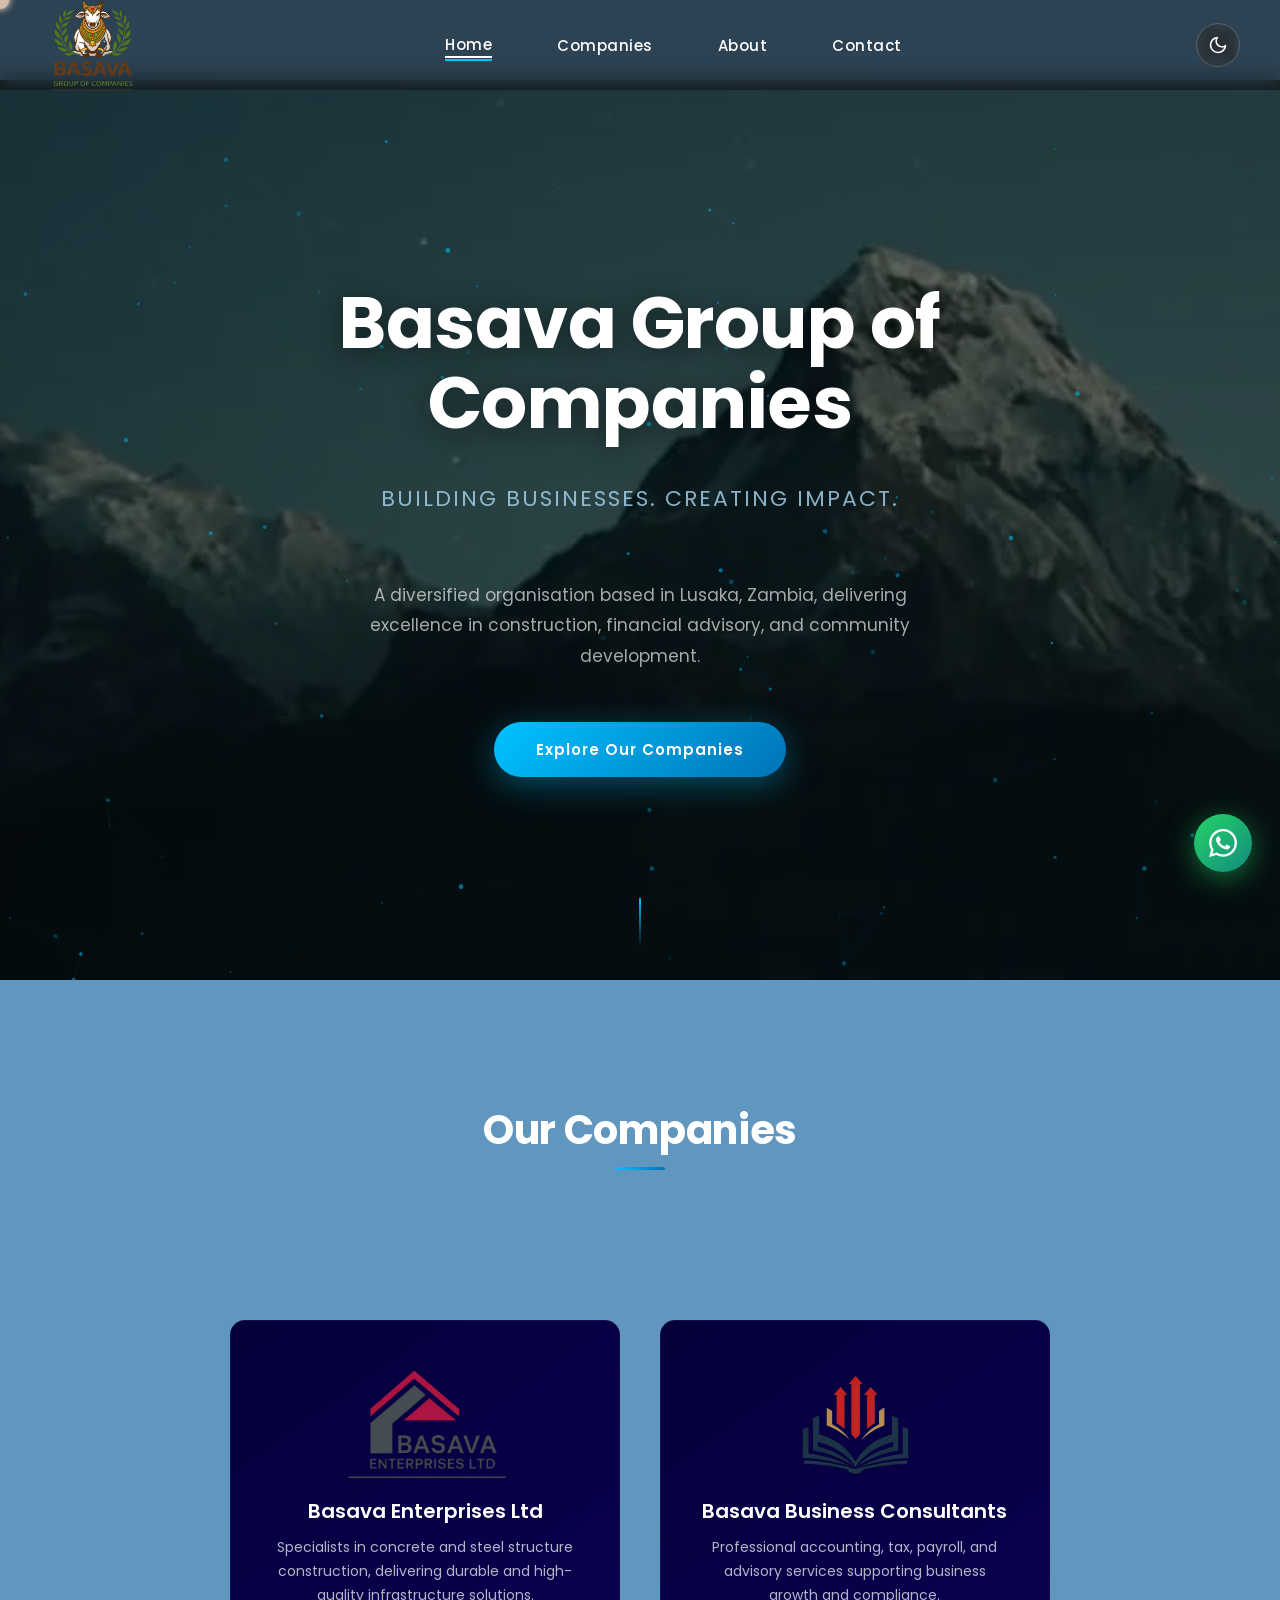
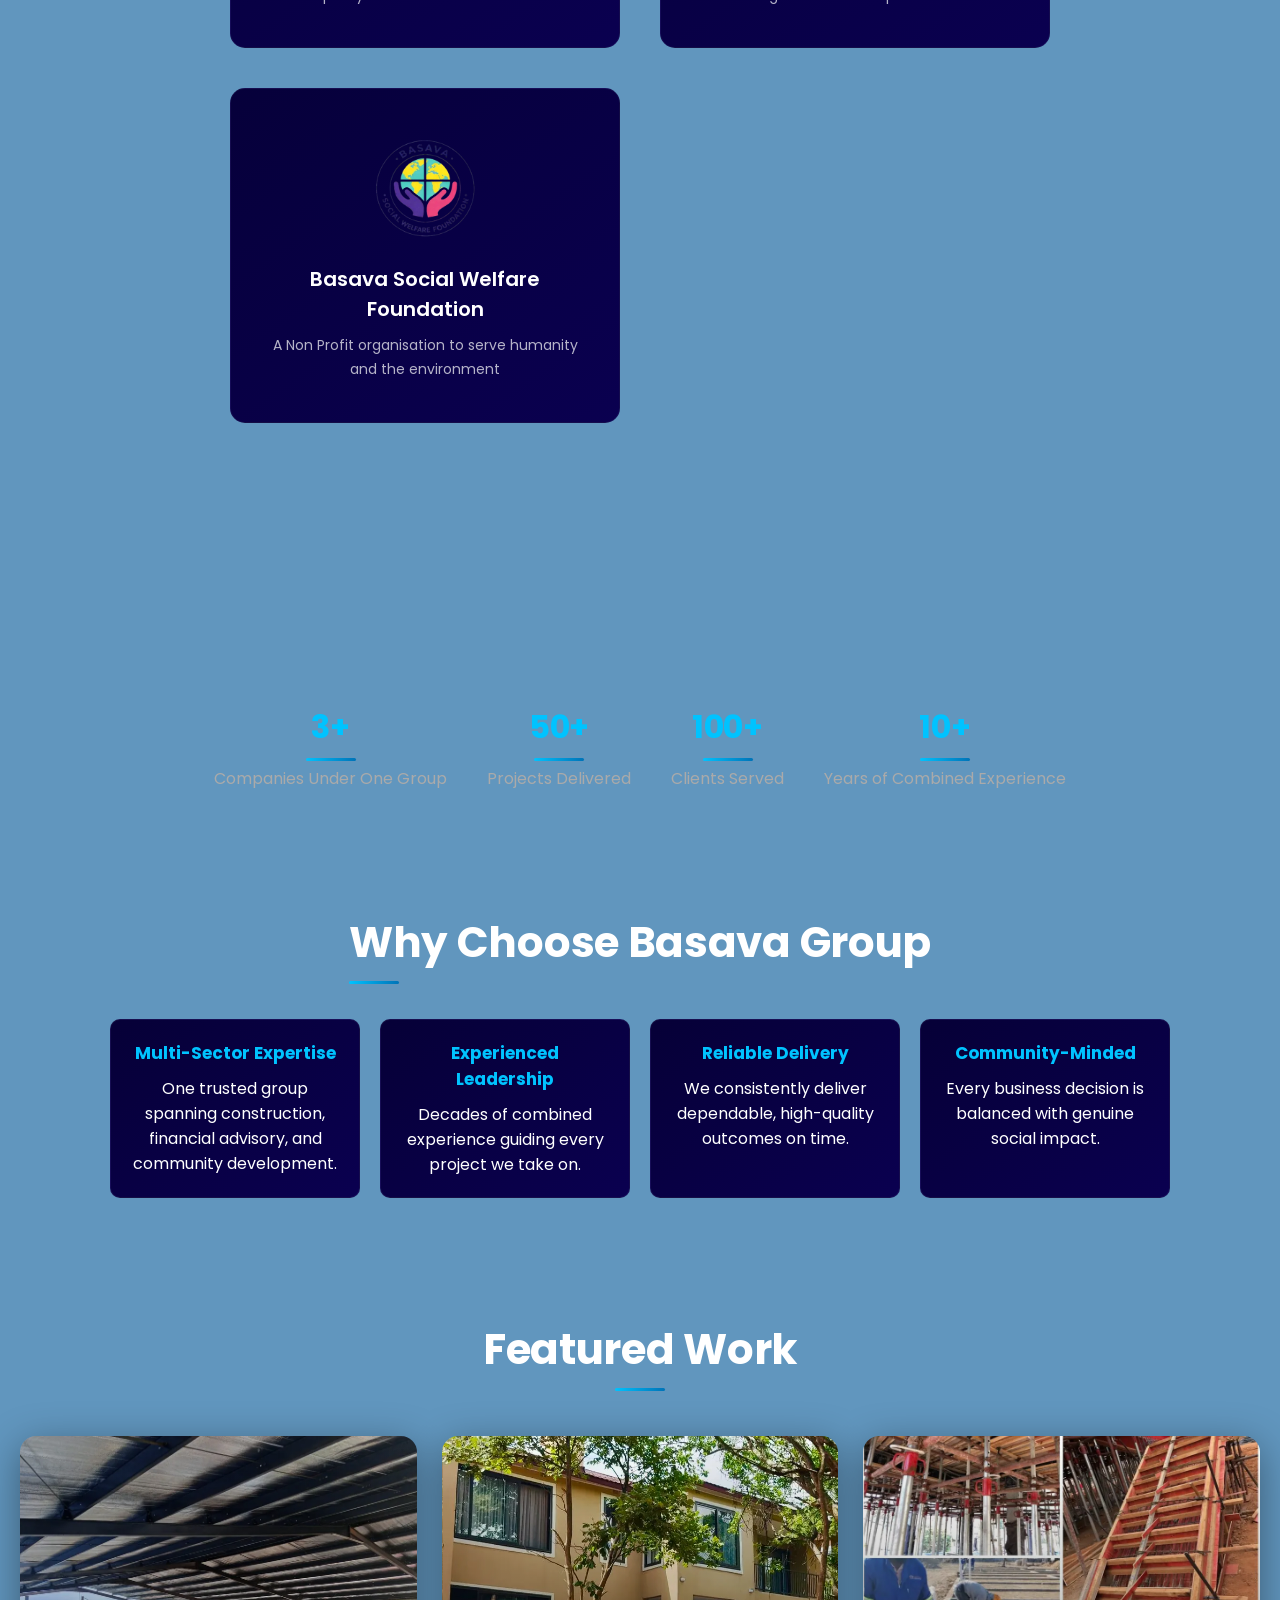
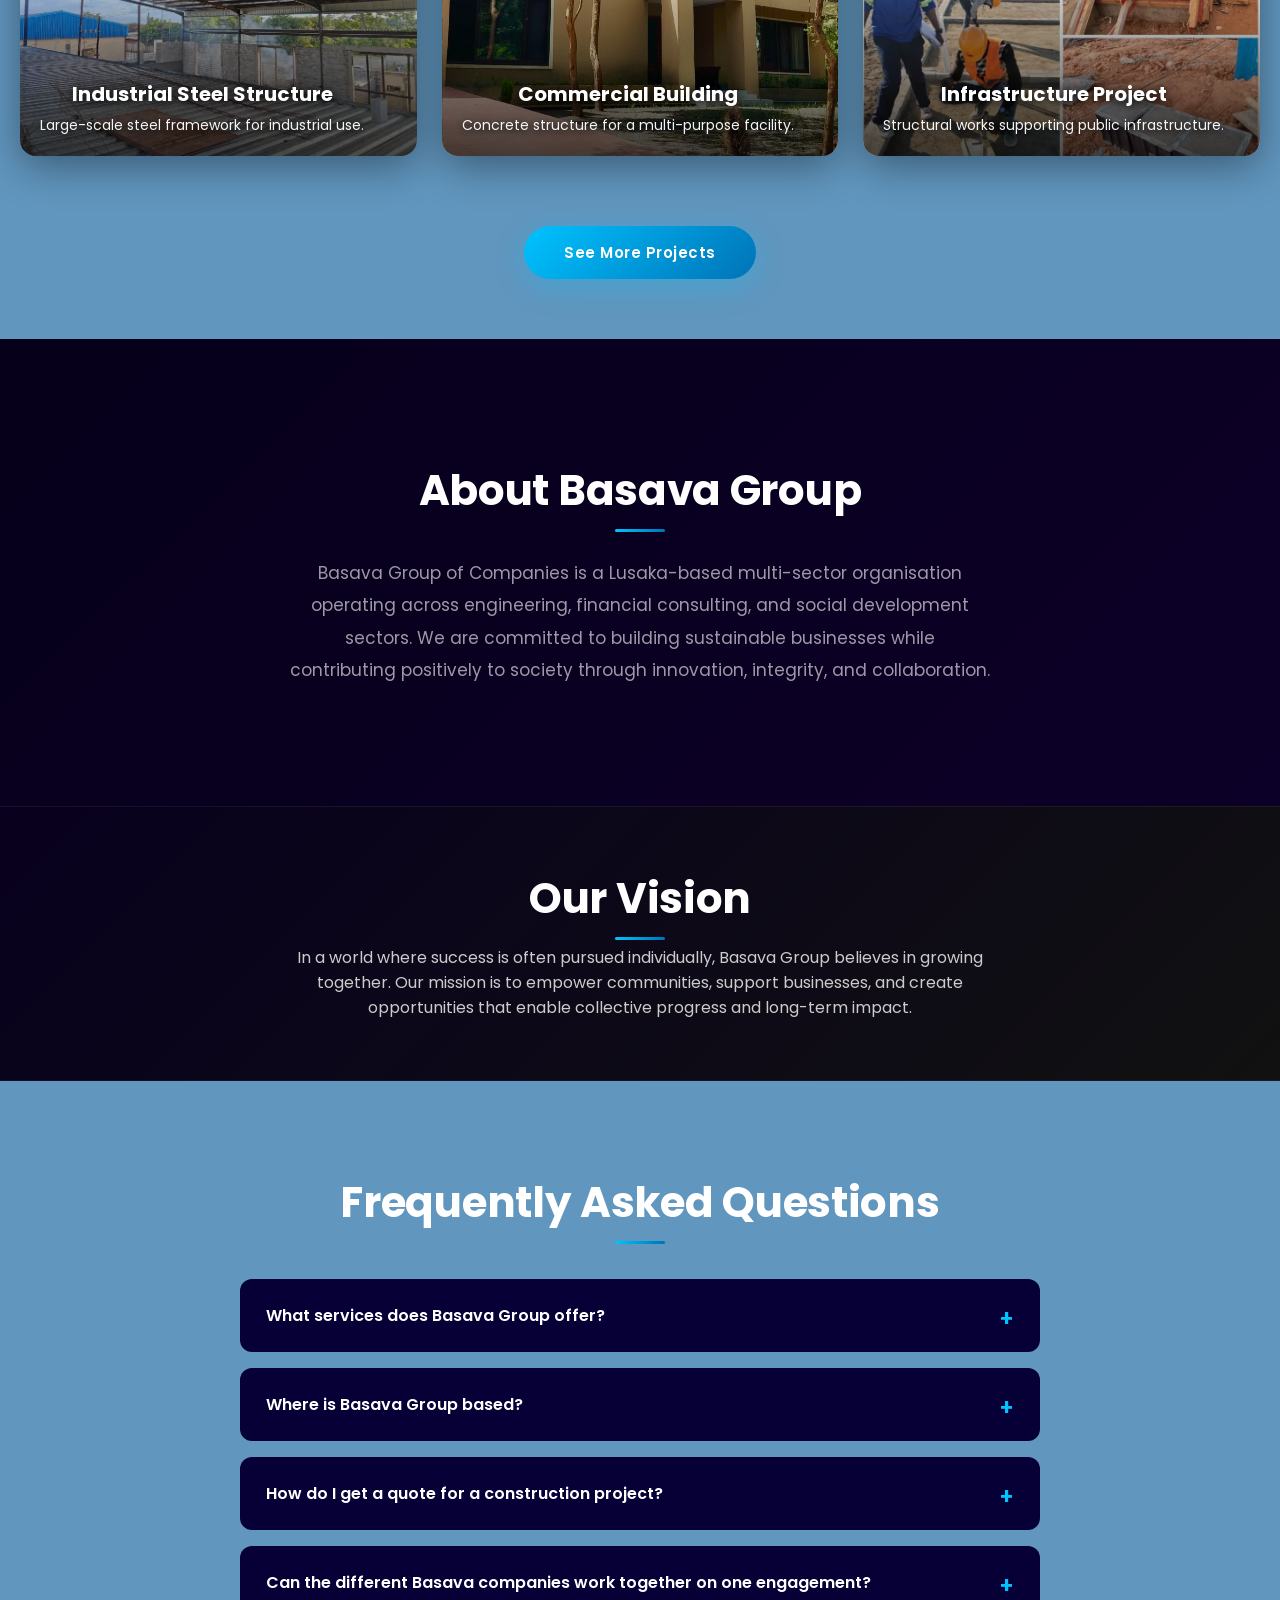
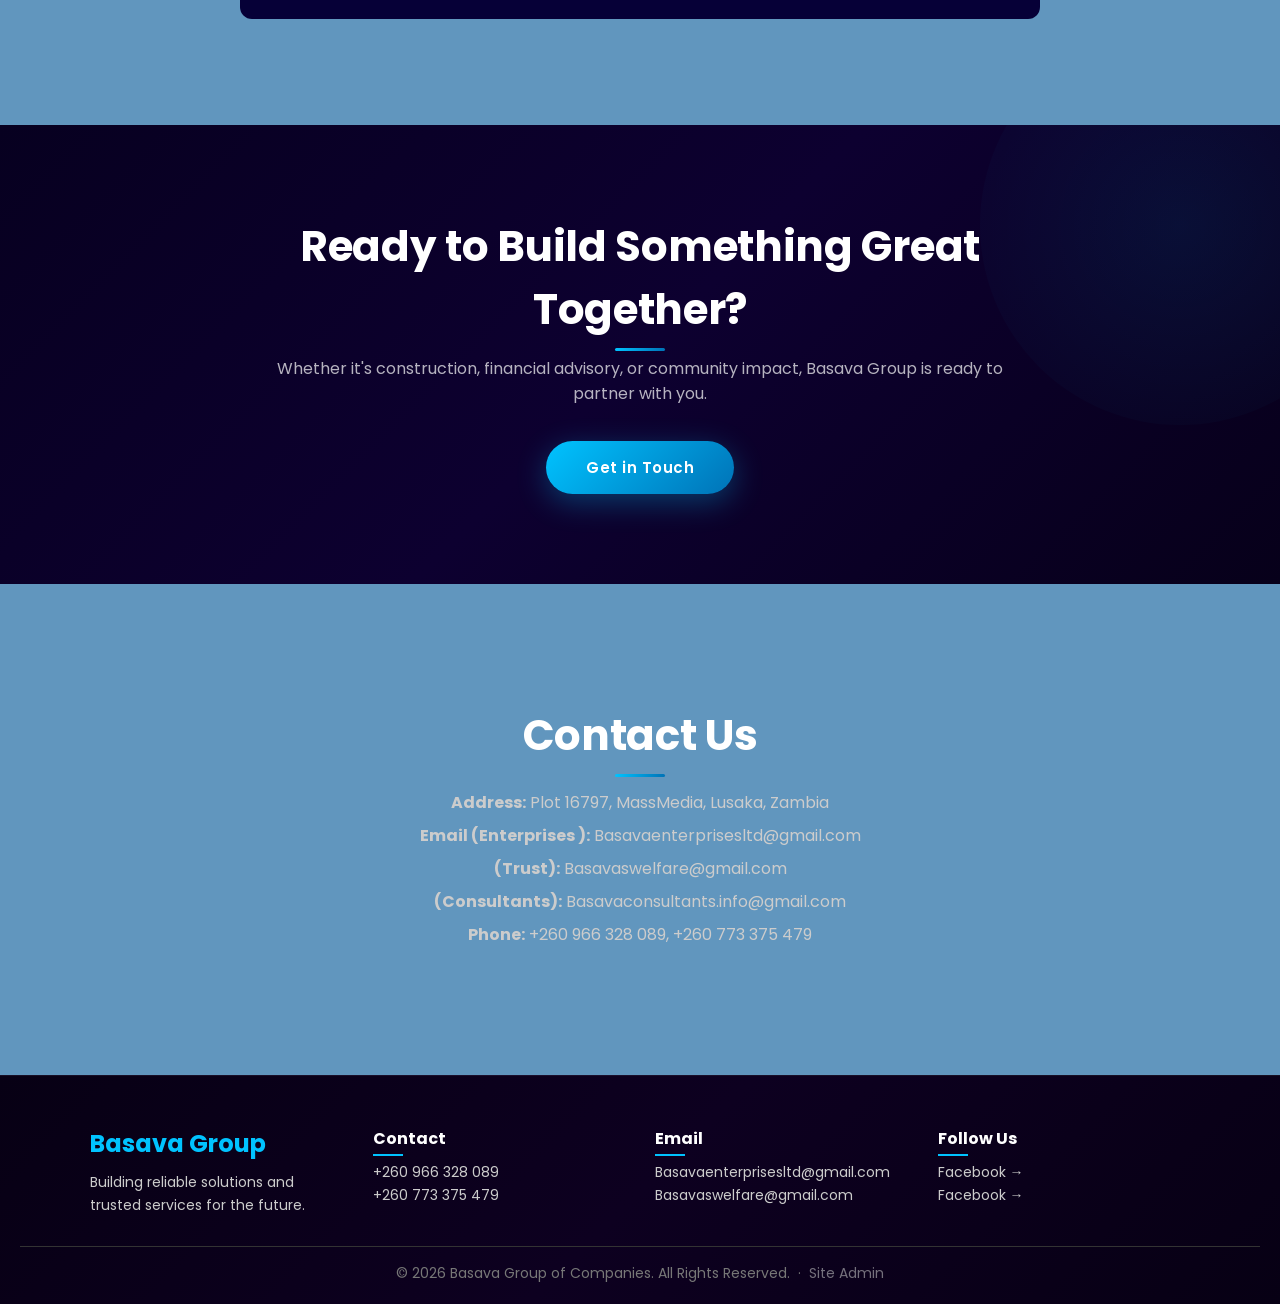
==== index.html @ 46bfeb41 "Add files via upload" ====
<!DOCTYPE html>
<html lang="en">
<head>

<!-- Google Tag Manager -->
<script>(function(w,d,s,l,i){w[l]=w[l]||[];w[l].push({'gtm.start':
new Date().getTime(),event:'gtm.js'});var f=d.getElementsByTagName(s)[0],
j=d.createElement(s),dl=l!='dataLayer'?'&l='+l:'';j.async=true;j.src=
'https://www.googletagmanager.com/gtm.js?id='+i+dl;f.parentNode.insertBefore(j,f);
})(window,document,'script','dataLayer','GTM-TP6T67HT');</script>
<!-- End Google Tag Manager -->

<meta charset="UTF-8">
<meta name="viewport" content="width=device-width, initial-scale=1.0">

<title>Basava Group of Companies | Engineering, Finance & Social Impact</title>

<meta name="description" content="Basava Group of Companies is a Lusaka-based organisation operating in construction, business consulting, and social development sectors.">

<meta name="keywords" content="Basava Group, Construction Zambia, Business Consultants Zambia, NGO Lusaka, Steel Structures, Tax Services">

<meta name="author" content="Basava Group of Companies">

<!-- Open Graph (for WhatsApp / LinkedIn / Facebook sharing) -->
<meta property="og:title" content="Basava Group of Companies">
<meta property="og:description" content="Building Businesses. Creating Impact. Construction, business consulting, and social development in Lusaka, Zambia.">
<meta property="og:image" content="https://www.basavagroup.org/Styles/home-cover.webp">
<meta property="og:url" content="https://www.basavagroup.org/">
<meta property="og:type" content="website">
<meta property="og:site_name" content="Basava Group of Companies">

<!-- Twitter Card -->
<meta name="twitter:card" content="summary_large_image">
<meta name="twitter:title" content="Basava Group of Companies">
<meta name="twitter:description" content="Building Businesses. Creating Impact. Construction, business consulting, and social development in Lusaka, Zambia.">
<meta name="twitter:image" content="https://www.basavagroup.org/Styles/home-cover.webp">

<link rel="canonical" href="https://www.basavagroup.org/">

<link rel="icon" href="MainLogo.png">
<link rel="apple-touch-icon" href="MainLogo.png">
<meta name="theme-color" content="#060037">

<link rel="stylesheet" href="./Styles/Styles.css">

<link href="https://fonts.googleapis.com/css2?family=Poppins:wght@300;400;600;700&display=swap" rel="stylesheet">

<!-- Structured Data: helps Google show rich results (logo, contact points, sitelinks) -->
<script type="application/ld+json">
{
  "@context": "https://schema.org",
  "@type": "Organization",
  "name": "Basava Group of Companies",
  "url": "https://www.basavagroup.org/",
  "logo": "https://www.basavagroup.org/MainLogo.png",
  "description": "Basava Group of Companies is a Lusaka-based organisation operating in construction, business consulting, and social development sectors.",
  "address": {
    "@type": "PostalAddress",
    "streetAddress": "Plot 16797, MassMedia",
    "addressLocality": "Lusaka",
    "addressCountry": "ZM"
  },
  "contactPoint": [
    {
      "@type": "ContactPoint",
      "telephone": "+260-966-328-089",
      "contactType": "customer service",
      "email": "Basavaenterprisesltd@gmail.com"
    }
  ],
  "subOrganization": [
    { "@type": "Organization", "name": "Basava Enterprises Ltd", "url": "https://www.basavagroup.org/basava-enterprises.html" },
    { "@type": "Organization", "name": "Basava Business Consultants", "url": "https://www.basavagroup.org/basava-associates.html" },
    { "@type": "NGO", "name": "Basava Social Welfare Foundation", "url": "https://www.basavagroup.org/basava-trust.html" }
  ]
}
</script>



</head>

<body data-cms-page="home">
<!-- Google Tag Manager (noscript) -->
<noscript><iframe src="https://www.googletagmanager.com/ns.html?id=GTM-TP6T67HT"
height="0" width="0" style="display:none;visibility:hidden"></iframe></noscript>
<!-- End Google Tag Manager (noscript) -->


<header class="main-header">

  <div class="logo">
    <img src="MainLogo.png" alt="Logo" data-cms-g="logo" data-cms-kind="img">
  </div>

  <!-- DESKTOP NAV -->
  <nav class="desktop-nav">
    <a href="index.html" class="nav-link active">Home</a>
    <a href="companies.html" class="nav-link">Companies</a>
    <a href="about.html" class="nav-link">About</a>
    <a href="contact.html" class="nav-link">Contact</a>
  </nav>

  <!-- THEME TOGGLE -->
  <button id="theme-toggle" class="theme-toggle" onclick="toggleTheme()" aria-label="Toggle light and dark mode">
    <svg class="icon-moon" viewBox="0 0 24 24" fill="none" stroke="currentColor" stroke-width="2" stroke-linecap="round" stroke-linejoin="round"><path d="M21 12.79A9 9 0 1 1 11.21 3 7 7 0 0 0 21 12.79z"/></svg>
    <svg class="icon-sun" viewBox="0 0 24 24" fill="none" stroke="currentColor" stroke-width="2" stroke-linecap="round" stroke-linejoin="round"><circle cx="12" cy="12" r="5"/><line x1="12" y1="1" x2="12" y2="3"/><line x1="12" y1="21" x2="12" y2="23"/><line x1="4.22" y1="4.22" x2="5.64" y2="5.64"/><line x1="18.36" y1="18.36" x2="19.78" y2="19.78"/><line x1="1" y1="12" x2="3" y2="12"/><line x1="21" y1="12" x2="23" y2="12"/><line x1="4.22" y1="19.78" x2="5.64" y2="18.36"/><line x1="18.36" y1="5.64" x2="19.78" y2="4.22"/></svg>
  </button>

  <!-- HAMBURGER -->
  <div class="hamburger" onclick="toggleMenu()">
    <span></span>
    <span></span>
    <span></span>
  </div>

  <!-- OVERLAY -->
  <div class="menu-overlay" onclick="closeMenu()"></div>

  <!-- MOBILE MENU -->
  <nav id="mobileMenu" class="mobile-nav">
    <a href="index.html">Home</a>
    <a href="companies.html">Companies</a>
    <a href="about.html">About</a>
    <a href="contact.html">Contact</a>
  </nav>

</header>


<!-- HERO SECTION -->
<section class="hero" id="home">

<div class="hero-content">
<h1 data-cms="hero.title">Basava Group of Companies</h1>
<p class="tagline" data-cms="hero.tagline">Building Businesses. Creating Impact.</p>

<p class="hero-desc" data-cms="hero.desc">
A diversified organisation based in Lusaka, Zambia, delivering excellence in construction, financial advisory, and community development.
</p>

<button onclick="scrollToCompanies()">Explore Our Companies</button>
</div>

</section>


<!-- COMPANIES -->
<section class="companies" id="companies">

<h2>Our Companies</h2>

<div class="company-container" data-cms-list="companies" data-cms-type="company" data-cms-item-class="company-card">
<a href="basava-enterprises.html" class="company-card">

<div class="company-logo">
<img src="images/enterprises-logo.webp" alt="Basava Enterprises Logo" loading="lazy">
</div>

<h3>Basava Enterprises Ltd</h3>

<p>Specialists in concrete and steel structure construction, delivering durable and high-quality infrastructure solutions.</p>

</a>


<a href="basava-associates.html" class="company-card">

<div class="company-logo">
<img src="images/associates-logo.webp" alt="Basava Associates Logo" loading="lazy">
</div>

<h3>Basava Business Consultants</h3>

<p>Professional accounting, tax, payroll, and advisory services supporting business growth and compliance.</p>

</a>


<a href="basava-trust.html" class="company-card">

<div class="company-logo">
<img src="images/trust-logo.webp" alt="Basava Trust Logo" loading="lazy">
</div>

<h3>Basava Social Welfare Foundation</h3>

<p>A Non Profit organisation to serve humanity and the environment </p>

</a>

</div>

</section>


<!-- STATS -->
<section class="stats" data-cms-list="stats" data-cms-type="stat" data-cms-item-class="stat">

<div class="stat">
<h2>3+</h2>
<p>Companies Under One Group</p>
</div>

<div class="stat">
<h2>50+</h2>
<p>Projects Delivered</p>
</div>

<div class="stat">
<h2>100+</h2>
<p>Clients Served</p>
</div>

<div class="stat">
<h2>10+</h2>
<p>Years of Combined Experience</p>
</div>

</section>


<!-- WHY CHOOSE US -->
<section class="why">

<h2>Why Choose Basava Group</h2>

<div class="why-container" data-cms-list="why" data-cms-type="feature" data-cms-item-class="why-card">

<div class="why-card">
<h3>Multi-Sector Expertise</h3>
<p>One trusted group spanning construction, financial advisory, and community development.</p>
</div>

<div class="why-card">
<h3>Experienced Leadership</h3>
<p>Decades of combined experience guiding every project we take on.</p>
</div>

<div class="why-card">
<h3>Reliable Delivery</h3>
<p>We consistently deliver dependable, high-quality outcomes on time.</p>
</div>

<div class="why-card">
<h3>Community-Minded</h3>
<p>Every business decision is balanced with genuine social impact.</p>
</div>

</div>

</section>


<!-- FEATURED PROJECTS -->
<section class="projects">

<h2>Featured Work</h2>

<div class="projects-container" data-cms-list="projects" data-cms-type="project" data-cms-item-class="project-card">

  <div class="project-card" style="background-image: url('images/project1.webp');">
    <div class="overlay"></div>
    <div class="project-text">
      <h3>Industrial Steel Structure</h3>
      <p>Large-scale steel framework for industrial use.</p>
    </div>
  </div>

  <div class="project-card" style="background-image: url('images/project2.webp');">
    <div class="overlay"></div>
    <div class="project-text">
      <h3>Commercial Building</h3>
      <p>Concrete structure for a multi-purpose facility.</p>
    </div>
  </div>

  <div class="project-card" style="background-image: url('images/project3.webp');">
    <div class="overlay"></div>
    <div class="project-text">
      <h3>Infrastructure Project</h3>
      <p>Structural works supporting public infrastructure.</p>
    </div>
  </div>

</div>

<div style="text-align:center; margin-top:50px;">
<a href="basava-enterprises.html" class="cta-btn">See More Projects</a>
</div>

</section>


<!-- ABOUT -->
<section class="about" id="about">

<h2 data-cms="about.title">About Basava Group</h2>

<p data-cms="about.text">
Basava Group of Companies is a Lusaka-based multi-sector organisation operating across engineering, financial consulting, and social development sectors. We are committed to building sustainable businesses while contributing positively to society through innovation, integrity, and collaboration.
</p>

</section>


<!-- TRUST STATEMENT -->
<section class="mission">

<h2 data-cms="vision.title">Our Vision</h2>

<p data-cms="vision.text">
In a world where success is often pursued individually, Basava Group believes in growing together. Our mission is to empower communities, support businesses, and create opportunities that enable collective progress and long-term impact.
</p>

</section>


<!-- TESTIMONIALS: replace bracketed text with real client quotes (with their permission), then remove the comment markers -->
<!--
<section class="testimonials">
  <h2>What Our Clients Say</h2>
  <div class="testimonial-container">
    <div class="testimonial-card">
      <div class="testimonial-stars">★★★★★</div>
      <p class="testimonial-quote">"[Real client quote goes here]"</p>
      <p class="testimonial-author">[Client Name]</p>
      <p class="testimonial-role">[Business / Role]</p>
    </div>
    <div class="testimonial-card">
      <div class="testimonial-stars">★★★★★</div>
      <p class="testimonial-quote">"[Real client quote goes here]"</p>
      <p class="testimonial-author">[Client Name]</p>
      <p class="testimonial-role">[Business / Role]</p>
    </div>
    <div class="testimonial-card">
      <div class="testimonial-stars">★★★★★</div>
      <p class="testimonial-quote">"[Real client quote goes here]"</p>
      <p class="testimonial-author">[Client Name]</p>
      <p class="testimonial-role">[Business / Role]</p>
    </div>
  </div>
</section>
-->


<!-- FAQ -->
<section class="faq">

<h2>Frequently Asked Questions</h2>

<div class="faq-container" data-cms-list="faq" data-cms-type="faq">

<details class="faq-item">
<summary>What services does Basava Group offer?</summary>
<p>Basava Group operates across three companies: construction and steel/concrete structures through Basava Enterprises, accounting and business advisory through Basava Business Consultants, and community development through the Basava Social Welfare Foundation.</p>
</details>

<details class="faq-item">
<summary>Where is Basava Group based?</summary>
<p>We are based at Plot 16797, MassMedia, Lusaka, Zambia, and serve clients across the country.</p>
</details>

<details class="faq-item">
<summary>How do I get a quote for a construction project?</summary>
<p>Reach out through our contact page or WhatsApp with a brief description of your project, and our Enterprises team will get back to you to discuss scope and timelines.</p>
</details>

<details class="faq-item">
<summary>Can the different Basava companies work together on one engagement?</summary>
<p>Yes. Many clients use more than one of our companies at once, for example construction services alongside financial advisory, and we coordinate across teams to keep things simple for you.</p>
</details>

</div>

</section>


<!-- CTA -->
<section class="cta">

<h2 data-cms="cta.title">Ready to Build Something Great Together?</h2>
<p data-cms="cta.text">Whether it's construction, financial advisory, or community impact, Basava Group is ready to partner with you.</p>

<a href="contact.html" class="cta-btn">Get in Touch</a>

</section>


<!-- CONTACT -->
<section class="contact" id="contact">

<h2>Contact Us</h2>

<p><strong>Address:</strong> <span data-cms-g="address">Plot 16797, MassMedia, Lusaka, Zambia</span></p>
<p><strong>Email (Enterprises ):</strong> <span data-cms-g="emailEnterprises">Basavaenterprisesltd@gmail.com</span></p>
<p><strong>(Trust):</strong> <span data-cms-g="emailTrust">Basavaswelfare@gmail.com</span></p>
<p><strong>(Consultants):</strong>  <span data-cms-g="emailAssociates">Basavaconsultants.info@gmail.com</span></p>
<p><strong>Phone:</strong> <span data-cms-g="phone1">+260 966 328 089</span>, <span data-cms-g="phone2">+260 773 375 479</span></p>

</section>



<footer class="footer">
  <div class="footer-container">

    <div class="footer-brand">
      <h2 data-cms-g="siteName">Basava Group</h2>
      <p data-cms-g="footerTagline">Building reliable solutions and trusted services for the future.</p>
    </div>

    <div class="footer-contact">
      <h4>Contact</h4>
      <p><a href="tel:+260966328089" data-cms-g="phone1" data-cms-kind="tel">+260 966 328 089</a></p>
      <p><a href="tel:+260773375479" data-cms-g="phone2" data-cms-kind="tel">+260 773 375 479</a></p>
    </div>

    <div class="footer-email">
      <h4>Email</h4>
      <p><a href="mailto:Basavaenterprisesltd@gmail.com" data-cms-g="emailEnterprises" data-cms-kind="mailto">Basavaenterprisesltd@gmail.com</a></p>
      <p><a href="mailto:Basavaswelfare@gmail.com" data-cms-g="emailTrust" data-cms-kind="mailto">Basavaswelfare@gmail.com</a></p>
    </div>

    <div class="footer-social">
      <h4>Follow Us</h4>
      <p><a href="https://www.facebook.com/profile.php?id=61574705994212" target="_blank" rel="noopener noreferrer" data-cms-g="facebook1" data-cms-kind="href">Facebook →</a></p>
      <p><a href="https://www.facebook.com/profile.php?id=61566405731945" target="_blank" rel="noopener noreferrer" data-cms-g="facebook2" data-cms-kind="href">Facebook →</a></p>
    </div>

  </div>

  <div class="footer-bottom">
    <p>© 2026 Basava Group of Companies. All Rights Reserved. &nbsp;·&nbsp; <a href="admin/" style="opacity:.55;">Site Admin</a></p>
  </div>
</footer>

<div class="cursor"></div>

<script src="Script.js"></script>
<script src="cms/cms-loader.js" defer></script>

<script>
function scrollToCompanies() {
  document.getElementById("companies").scrollIntoView({ behavior: "smooth" });
}
</script>

</body>
</html>
---- Styles/Styles.css ----
/* =========================
   RESET & GLOBAL
========================= */
* {
  margin: 0;
  padding: 0;
  box-sizing: border-box;
  font-family: 'Poppins', sans-serif;
}

body {
  padding-top: 80px;
  background: #6196be;
  color: white;
  cursor: none;
}

/* =========================
   ANIMATIONS
========================= */
@keyframes gradientBG {
  0% { background-position: 0% 50%; }
  50% { background-position: 100% 50%; }
  100% { background-position: 0% 50%; }
}

@keyframes floatGlow {
  from { transform: translateY(0px) scale(1); }
  to { transform: translateY(-40px) scale(1.2); }
}

@keyframes buttonGlow {
  from { box-shadow: 0 0 10px rgba(46,125,50,0.4); }
  to { box-shadow: 0 0 20px rgba(2,136,209,0.6); }
}

@keyframes fadeUp {
  from {
    opacity: 0;
    transform: translateY(30px);
  }
  to {
    opacity: 1;
    transform: translateY(0);
  }
}

/* =========================
   TRUST THEME EFFECTS
========================= */
body.trust-theme::before,
body.trust-theme::after {
  content: "";
  position: fixed;
  width: 300px;
  height: 300px;
  border-radius: 50%;
  z-index: -1;
  animation: floatGlow 12s infinite alternate ease-in-out;
}

body.trust-theme::before {
  background: radial-gradient(circle, rgba(46,125,50,0.4), transparent);
}

body.trust-theme::after {
  right: 0;
  bottom: 0;
  background: radial-gradient(circle, rgba(2,136,209,0.4), transparent);
}

/* Cards */
body.trust-theme .service-card,
body.trust-theme .team-card,
body.trust-theme .impact-box {
  background: rgba(17, 24, 39, 0.8);
  backdrop-filter: blur(10px);
  border-radius: 12px;
  transition: all 0.3s ease;
}

body.trust-theme .service-card:hover,
body.trust-theme .team-card:hover,
body.trust-theme .impact-box:hover {
  transform: translateY(-10px) scale(1.03);
  box-shadow: 0 10px 30px rgba(0,0,0,0.4);
}

/* CTA Button */
body.trust-theme .cta-btn {
  background: linear-gradient(135deg, #2e7d32, #0288d1);
  background-size: 200% 200%;
  color: white;
  padding: 12px 25px;
  border-radius: 8px;
  display: inline-block;
  transition: all 0.3s ease;
  animation: buttonGlow 4s infinite alternate;
}

body.trust-theme .cta-btn:hover {
  transform: scale(1.08);
  background-position: right center;
}

/* =========================
   CURSOR
========================= */
.cursor {
  position: fixed;
  top: 0;
  left: 0;
  width: 15px;
  height: 15px;
  border-radius: 50%;
  background-color: white;
  pointer-events: none;
  transform: translate(-50%, -50%);
  transition: transform 0.15s, background-color 0.2s, box-shadow 0.2s;
  z-index: 9999;
  box-shadow: 0 0 5px white, 0 0 10px white;
}

.cursor.hover {
  background-color: #00c3ff;
  box-shadow: 0 0 8px #00c3ff, 0 0 20px #00c3ff, 0 0 30px #00c3ff;
  transform: translate(-50%, -50%) scale(1.7);
}

/* =========================
   HEADER
========================= */
header {
  height: 90px;
  display: flex;
  justify-content: space-between;
  align-items: center;
  padding: 0 80px;
  position: fixed;
  width: 100%;
  background: rgba(0,0,0,0.6);
  backdrop-filter: blur(10px);
  z-index: 1000;
  top: 0;
  left: 0;
}

.logo {
  font-size: 22px;
  font-weight: 700;
}

.logo img {
  height: 110px;
  width: auto;
}

nav a {
  margin-left: 30px;
  text-decoration: none;
  color: white;
  transition: 0.3s;
}

nav a:hover {
  color: #00c3ff;
}

/* =========================
   HERO
========================= */
.hero {
  height: 100vh;
  background: url('home-cover.webp') no-repeat center center/cover;
  display: flex;
  align-items: center;
  justify-content: center;
  text-align: center;
  position: relative;
  color: white;
}

.hero::before {
  content: "";
  position: absolute;
  inset: 0;
  background: rgba(0, 0, 0, 0.5);
  z-index: 1;
}

.hero-content {
  display: flex;
  flex-direction: column;
  align-items: center;
  gap: 20px;
  position: relative;
  z-index: 1;
  max-width: 800px;
  padding: 20px;
}

.hero-content h1 {
  font-size: 60px;
  margin-bottom: 20px;
  animation: fadeUp 1s ease forwards;
}

.hero-content p {
  font-size: 20px;
  margin-bottom: 30px;
  opacity: 0.8;
}

.hero button {
  padding: 14px 32px;
  font-size: 16px;
  border: none;
  background: #00c3ff;
  color: white;
  border-radius: 30px;
  cursor: pointer;
  transition: 0.4s;
}

.hero button:hover {
  transform: scale(1.1);
  background: #0090c4;
}
/* ------ BACK BUTTON ------ */
.back-btn {
  position: absolute;
  top: 24px;
  left: 24px;
  display: inline-flex;
  align-items: center;
  gap: 6px;
  padding: 10px 20px;
  background: rgba(255, 255, 255, 0.12);
  backdrop-filter: blur(6px);
  border: 1px solid rgba(255, 255, 255, 0.25);
  border-radius: 50px;
  color: #fff;
  text-decoration: none;
  font-size: 0.9rem;
  font-weight: 500;
  transition: 0.3s;
}

.back-btn:hover {
  background: rgba(0, 195, 255, 0.25);
  border-color: #00c3ff;
  transform: translateX(-4px);
}

@media (max-width: 600px) {
  .back-btn {
    top: 16px;
    left: 16px;
    padding: 8px 16px;
    font-size: 0.8rem;
  }
}

/* =========================
   SECTIONS (GENERAL)
========================= */
.hidden {
  opacity: 0;
  transform: translateY(30px);
  transition: all 0.8s ease;
}

.show {
  opacity: 1;
  transform: translateY(0);
}

/* =========================
   COMPANIES
========================= */
.companies {
  padding: 120px 10%;
  text-align: center;
}

.companies h2 {
  font-size: 40px;
  margin-bottom: 60px;
}

.company-container {
  padding: 100px 10%;
  display: grid;
  grid-template-columns: repeat(auto-fit, minmax(250px,1fr));
  gap: 40px;
}

.company-card {
  background: #060037;
  padding: 40px;
  border-radius: 15px;
  transition: 0.4s;
  position: relative;
  overflow: hidden;
  display: block;
  text-decoration: none;
  color: white;
}

.company-card:hover {
  transform: translateY(-10px);
  box-shadow: 0 10px 40px rgba(15, 120, 152, 0.2);
}

.company-logo {
  width: 100%;
  height: 120px;
  display: flex;
  justify-content: center;
  align-items: center;
  margin-bottom: 15px;
}

.company-logo img {
  max-width: 100%;
  max-height: 100%;
  object-fit: contain;
}

/* =========================
   ABOUT / CONTACT / CONTENT
========================= */
.about,
.contact {
  padding: 120px 20%;
  text-align: center;
}

.about p {
  line-height: 1.8;
  opacity: 0.8;
}

.content-section {
  padding: 100px 20%;
  line-height: 1.8;
}

/* =========================
   PAGE HERO (GENERIC)
========================= */
.page-hero {
  background: #1f78c6;
  height: 40vh;
  display: flex;
  flex-direction: column;
  justify-content: center;
  align-items: center;
  text-align: center;
  padding-top: 120px;
  position: relative;
}

.page-hero h1 {
  font-size: 50px;
  margin-bottom: 10px;
}

/* Contact Hero Variant */
.contact-hero {
  height: 60vh;
  background: url('contactus-cover.webp') no-repeat center center/cover;
  display: flex;
  flex-direction: column;
  align-items: center;
  justify-content: center;
  position: relative;
  color: white;
}

.contact-hero::before {
  content: "";
  position: absolute;
  inset: 0;
  background: rgba(0, 0, 0, 0.5);
}

.contact-hero h1,
.contact-hero p {
  position: relative;
  z-index: 1;
}

/* =========================
   SERVICES
========================= */
.services {
  padding: 100px 10%;
  text-align: center;
}

.service-container {
  display: flex;
  gap: 30px;
  justify-content: center;
  flex-wrap: wrap;
}

.service-card {
  background: #060037;
  padding: 30px;
  border-radius: 15px;
  width: 250px;
  transition: 0.3s;
}

.service-card:hover {
  transform: translateY(-8px);
  box-shadow: 0 10px 30px rgba(0,195,255,0.2);
}

/* =========================
   TEAM
========================= */
.team {
  padding: 100px 10%;
  text-align: center;
}

.team-container {
  display: flex;
  gap: 30px;
  justify-content: center;
  flex-wrap: wrap;
}

.team-card {
  background: #393939;
  padding: 20px;
  border-radius: 15px;
  width: 220px;
  transition: 0.3s;
  text-align: center;
}

.team-card img {
  width: 120px;
  height: 150px;
  object-fit: cover;
  object-position: top; /* 👈 keeps the head visible */
  border-radius: 10px;
  margin-bottom: 15px;
}

.team-card:hover {
  transform: translateY(-8px);
  box-shadow: 0 10px 30px rgba(0,195,255,0.2);
}

/* =========================
   MISSION & VISION
========================= */
.mission-vision {
  display: flex;
  gap: 40px;
  padding: 100px 10%;
  flex-wrap: wrap;
  justify-content: center;
}

.mv-box {
  background: #141414;
  padding: 40px;
  border-radius: 15px;
  width: 300px;
  text-align: center;
  transition: 0.3s;
}

.mv-box:hover {
  transform: translateY(-8px);
  box-shadow: 0 10px 30px rgba(0,195,255,0.2);
}

/* =========================
   CTA
========================= */
.cta {
  padding: 100px 20%;
  text-align: center;
  background: #111;
}

.cta-btn {
  display: inline-block;
  margin-top: 20px;
  padding: 12px 30px;
  background: #00c3ff;
  color: white;
  border-radius: 30px;
  text-decoration: none;
  transition: 0.3s;
}

.cta-btn:hover {
  background: #0090c4;
}

/* =========================
   FOOTER
========================= */
.footer {
  background: linear-gradient(135deg, #111, #1f1f1f);
  color: #ccc;
  padding: 50px 20px 20px;
  font-family: Arial, sans-serif;
}

.footer-container {
  display: grid;
  grid-template-columns: repeat(auto-fit, minmax(220px, 1fr));
  gap: 30px;
  max-width: 1100px;
  margin: auto;
}

.footer h2 {
  color: #00c3ff;
  margin-bottom: 10px;
}

.footer h4 {
  color: #fff;
  margin-bottom: 10px;
  position: relative;
}

.footer h4::after {
  content: "";
  width: 30px;
  height: 2px;
  background: #00c3ff;
  position: absolute;
  left: 0;
  bottom: -5px;
}

.footer p {
  font-size: 14px;
  line-height: 1.6;
}

.footer a {
  color: #ccc;
  text-decoration: none;
  transition: 0.3s;
}

.footer a:hover {
  color: #00c3ff;
  padding-left: 5px;
}

.footer-brand p {
  max-width: 250px;
}

.footer-bottom {
  border-top: 1px solid #333;
  margin-top: 30px;
  padding-top: 15px;
  text-align: center;
  font-size: 13px;
  color: #777;
}
/* STATS */

.stats{
display:flex;
justify-content:center;
gap:60px;
padding:80px;
text-align:center;
flex-wrap:wrap;
}

.stat h2{
font-size:40px;
color:#00c3ff;
}


/* WHY SECTION */

.why{
padding:100px 10%;
text-align:center;
}

.why-container{
display:flex;
gap:30px;
justify-content:center;
flex-wrap:wrap;
}

.why-card{
background:#060037;
padding:30px;
border-radius:15px;
width:250px;
transition:0.3s;
}

.why-card:hover{
transform:translateY(-8px);
box-shadow:0 10px 30px rgba(0,195,255,0.2);
}
/* COMPANIES PAGE */

.companies-page{
padding:120px 10%;
}

/* Enhance company cards */

.company-card{
position:relative;
overflow:hidden;
}

/* Glow border animation */
.company-card::before{
content:"";
position:absolute;
top:0;
left:0;
width:100%;
height:100%;
border-radius:15px;
background:linear-gradient(120deg, transparent, #00c3ff, transparent);
opacity:0;
transition:0.4s;
}

.company-card:hover::before{
opacity:0.2;
}

/* View more text */

.view-more{
display:inline-block;
margin-top:15px;
color:#00c3ff;
font-size:14px;
transition:0.3s;
}

.company-card:hover .view-more{
transform:translateX(5px);
}
/* CONTACT PAGE */

.contact-page{
padding:120px 10%;
display:flex;
justify-content:center;
flex-wrap:wrap;
gap:60px;
}

.contact-info, .contact-form{
background:#141414;
padding:40px;
border-radius:15px;
width:400px;
transition:0.3s;
}

.contact-info h2, .contact-form h2{
margin-bottom:25px;
}

.contact-info p a{
color:#00c3ff;
text-decoration:none;
}

.contact-info:hover, .contact-form:hover{
transform:translateY(-8px);
box-shadow:0 10px 30px rgba(0,195,255,0.2);
}

.contact-form input, .contact-form textarea{
width:100%;
padding:12px 15px;
margin-bottom:15px;
border:none;
border-radius:10px;
background:#222;
color:white;
resize:none;
}

.contact-form button{
background:#00c3ff;
color:white;
border:none;
padding:12px 25px;
border-radius:30px;
cursor:pointer;
transition:0.3s;
}

.contact-form button:hover{
background:#0090c4;
}

/* RESPONSIVE */
@media(max-width:900px){
.contact-page{
flex-direction:column;
align-items:center;
}
}
.company-cover{
position:relative;
width:100%;
/* padding:100px 5%; */
height:100%;
object-fit:contain;

margin-top:0;   /* ✅ ensure no gap */
padding-top:0;  /* ✅ prevent inherited padding */
overflow:hidden;
}
.company-cover img{
width:100%;
height:10%;
object-fit:cover;
filter:brightness(0.6);
}

.cover-overlay{
position:absolute;
top:50%;
left:50%;
transform:translate(-50%, -50%);
text-align:center;
color:white;
}

.cover-overlay h1{
font-size:3rem;
}

.cover-overlay p{
color:#ccc;
}
.company-logo-hero{
display:flex;
justify-content:center;
margin-bottom:20px;
}

.company-logo-hero img{
height:100px;       /* adjust as needed */
object-fit:contain;
 width: 120px;
  margin-bottom: 20px;
}
/* HERO EXTRA TEXT */
.hero-desc {
  margin-top: 15px;
  font-size: 16px;
  color: #ccc;
}

/* TAGLINE */
.tagline {
  font-weight: 600;
  color: #aaa;
}

/* MISSION SECTION */
.mission {
  padding: 60px 20px;
  text-align: center;
  background: #111;
}

.mission h2 {
  margin-bottom: 15px;
}

.mission p {
  max-width: 700px;
  margin: auto;
  color: #ccc;
}

/* GOOGLE MAP */
.map iframe {
  width: 100%;
  height: 300px;
  border: none;
}

/* CONTACT IMPROVEMENT */
.contact p {
  margin: 8px 0;
  color: #ccc;
}
/* ACTIVE NAV LINK */
nav a.active {
  color: #fff;
  border-bottom: 2px solid #fff;
}
/* HERO CONTAINER */
.associates-page .page-hero {
  position: relative;
  height: 80vh;
  display: flex;
  align-items: center;
  justify-content: center;
  text-align: center;
  overflow: hidden;
}

/* BACKGROUND COVER IMAGE */
.associates-page .hero-bg {
  position: absolute;
  top: 0;
  left: 0;
  width: 100%;
  height: 100%;
  background: url('../images/associates-cover.webp') center/cover no-repeat;
  z-index: 1;
  filter: brightness(0.2); /* dark overlay for readability */
}

/* CONTENT ON TOP */
.associates-page .hero-content {
  position: relative;
  z-index: 2;
  display: flex;
  flex-direction: column;
  align-items: center;
  gap: 15px;
  padding-top: 60px;
}

/* LOGO */
.associates-page .associates-logo-hero {
  width: 160px;
  height: 160px;
}

.associates-page .associates-logo-hero img {
  width: 100%;
  height: 100%;
  object-fit: contain;
}

/* TEXT */
.associates-page .hero-content h1 {
  font-size: 35px;
  color: #fff;
}

.associates-page .hero-content p {
  font-size: 18px;
  color: #ddd;
}

.associates-page .page-hero h1 {
  font-size: 50px;
  margin-bottom: -40px;
}
.associates-page .page-hero p {
  margin-top: 30px;
  font-size: 18px;
  color: #f7f5f5;
}
/* PAGE HERO */
/* HERO SECTION WITH COVER IMAGE */
.enterprises-page .page-hero {
  position: relative;
  height: 70vh;
  display: flex;
  align-items:safe-center;
  justify-content: center;
  text-align: center;
  padding: 0 00px;
  overflow: hidden;
}
.enterprises-page .page-hero::before {
  content: "";
  position: absolute;
  top: 0;
  left: 0;
  width: 100%;
  height: 100%;

  background: url('construction-cover.webp') center/cover no-repeat;

  filter: blur(2px);
  transform: scale(1.1); /* prevents edge blur clipping */

  z-index: 0;
}
.enterprises-page .page-hero::after {
  content: "";
  position: absolute;
  inset: 0;

  background: rgba(0, 0, 0, 0.6);

  z-index: 1;
}
.enterprises-page .hero-content {
  position: relative;
  z-index: 2; /* THIS keeps text above overlay */
}
.enterprises-page .hero-content {
  display: flex;
  align-items: center;      /* vertical center of logo + text */
  justify-content: flex-start; /* push content to left */
  gap: 1px;               /* spacing between logo & text */
  max-width: 1100px;       /* optional for wide screens */
  margin: 0 auto;          /* center container horizontally */
  padding: 0 20px;
  flex-wrap: wrap;          /* keeps responsive on mobile */
}

/* Logo adjustment */
.company-logo-hero {
  width: 180px;
  height: 180px;
  background: url('../images/enterprises-logo.webp') center no-repeat;
  background-size: contain;
  margin-top:50px;         /* move logo slightly down to avoid face */
}
.associates-page .associates-logo-hero {
  width: 180px;
  height: 180px;
  margin-top: 50px; /* move logo slightly down */
  display: flex;
  justify-content: center;
  align-items: center;
}

.associates-page .associates-logo-hero img {
  width: 100%;
  height: 100%;
  object-fit: contain;
}

.hero-right {
  color: #fff;
  text-align: left;
  max-width: 500px;
}

.hero-right h1 {
  font-size: 42px;
  margin-bottom: 10px;
}

.hero-right p {
  font-size: 18px;
  opacity: 0.9;
}
/* DARK OVERLAY FOR READABILITY */


.page-hero p {
  color: #aaa;
  margin-top: 10px;
}

/* COMPANIES PAGE SPACING */
.companies-page {
  padding: 40px 20px;
}

/* VALUES SECTION */
.values {
  padding: 60px 20px;
  background: #111;
  text-align: center;
}

.values-container {
  display: flex;
  flex-wrap: wrap;
  justify-content: center;
  gap: 20px;
  margin-top: 30px;
}

.value-box {
  background: #1a1a1a;
  padding: 20px;
  border-radius: 10px;
  width: 250px;
}

.value-box h3 {
  margin-bottom: 10px;
}
/* ABOUT PAGE HERO BACKGROUND */
.about-page .page-hero {
  position: relative;
  background: url('../images/about-cover.webp') center/cover no-repeat;
  height: 50vh;
  display: flex;
  flex-direction: column;
  justify-content: center;
  align-items: center;
  text-align: center;
  overflow: hidden;
}

/* DARK OVERLAY TO DULL IMAGE */
.about-page .page-hero::before {
  content: "";
  position: absolute;
  inset: 0;
  background: rgba(0, 0, 0, 0.55); /* adjust darkness */
  z-index: 1;
}

/* KEEP TEXT ABOVE OVERLAY */
.about-page .page-hero h1,
.about-page .page-hero p {
  position: relative;
  z-index: 2;
  color: #fff;
}

/* OPTIONAL TEXT STYLING */
.about-page .page-hero h1 {
  font-size: 42px;
  margin-bottom: 10px;
}

.about-page .page-hero p {
  font-size: 18px;
  color: #ddd;
}
/* CTA */
.cta {
  text-align: center;
  padding: 60px 20px;
}

.cta-btn {
  display: inline-block;
  margin-top: 15px;
  padding: 10px 20px;
  background: white;
  color: black;
  text-decoration: none;
  border-radius: 5px;
}
/* CONTENT SECTION */
.content-section {
  padding: 60px 20px;
  max-width: 900px;
  margin: auto;
}

.content-section p {
  margin-top: 15px;
  color: #ccc;
  line-height: 1.6;
}
/* ASSOCIATES PAGE CONTENT SECTION */
.associates-page .content-section {
  padding: 150px 20px;          /* more breathing space */
  max-width: 900px;
  margin: 0 auto;
 
}

.associates-page .content-section h2 {
  font-size: 36px;
  color: #ffffff;
  text-align: center;
  margin-bottom: 30px;
  font-weight: 600;
  letter-spacing: 0.5px;
}

.associates-page .content-section p {
  margin-top: 20px;
  color: #d0d0d0;              /* lighter text for readability */
  line-height: 1.8;
  font-size: 18px;
  text-align: justify;          /* nice block alignment */
}

.associates-page .content-section p:first-of-type {
  margin-top: 0;
}

/* MISSION & VISION */
.mission-vision {
  display: flex;
  flex-wrap: wrap;
  gap: 20px;
  padding: 60px 20px;
  justify-content: center;
}

.mv-box {
  background: #111;
  padding: 20px;
  border-radius: 10px;
  width: 400px;
}

/* STATS */
.stats {
  display: flex;
  justify-content: center;
  gap: 40px;
  padding: 60px 20px;
  text-align: center;
}

.stat h2 {
  font-size: 32px;
}

.stat p {
  color: #aaa;
}

/* WHY SECTION */
.why {
  padding: 60px 20px;
  text-align: center;
}

.why-container {
  display: flex;
  flex-wrap: wrap;
  gap: 20px;
  justify-content: center;
  margin-top: 30px;
}

.why-card {
  
  padding: 20px;
  border-radius: 10px;
  width: 250px;
}
/* CONTACT PAGE */
.contact-page {
  padding: 60px 20px;
}

.contact-container {
  display: flex;
  flex-wrap: wrap;
  gap: 40px;
  justify-content: center;
}

/* INFO */
.contact-info {
  max-width: 400px;
}

.contact-info p {
  margin: 10px 0;
  color: #ccc;
}

.contact-note {
  margin-top: 15px;
  font-size: 14px;
  color: #888;
}

/* FORM */
.contact-form {
  max-width: 400px;
  width: 100%;
}

.contact-form input,
.contact-form textarea {
  width: 100%;
  padding: 10px;
  margin-top: 10px;
  border: none;
  border-radius: 5px;
  background: #1a1a1a;
  color: white;
}

.contact-form button {
  margin-top: 15px;
  padding: 10px;
  width: 100%;
  background: white;
  color: black;
  border: none;
  border-radius: 5px;
  cursor: pointer;
}

/* FORM STATUS */
.form-status {
  margin-top: 10px;
  font-size: 14px;
  color: #4CAF50;
}
/* COMPANY HERO LOGO */


/* =========================
   SERVICES (UPDATED)
========================= */
.service-container {
  display: flex;
  flex-wrap: wrap;
  gap: 20px;
  justify-content: center;
  padding: 40px 20px;
}

.service-card {
  padding: 20px;
  border-radius: 10px;
  width: 260px;
}

/* =========================
   TEAM
========================= */
.team {
  padding: 60px 20px;
  text-align: center;
}

.team-container {
  display: flex;
  flex-wrap: wrap;
  gap: 20px;
  justify-content: center;
}

.team-card {
  padding: 15px;
  border-radius: 10px;
  width: 200px;
}

.team-card img {
  width: 100%;
  border-radius: 10px;
}

/* =========================
   MINI CONTACT
========================= */
.contact-mini {
  text-align: center;
  padding: 40px 20px;
}

.contact-mini p {
  color: #ccc;
  margin: 5px 0;
}

/* =========================
   PROJECTS (FINAL VERSION)
========================= */
.projects {
  padding: 60px 20px;
  text-align: center;
}

.projects-container {
  display: grid;
  grid-template-columns: repeat(auto-fit, minmax(320px, 1fr));
  gap: 25px;
  margin-top: 40px;
}

.project-card {
  position: relative;
  height: 320px;
  border-radius: 20px;
  overflow: hidden;
  background-size: cover;
  background-position: center;
  display: flex;
  align-items: flex-end;
  transition: transform 0.4s ease;
}

.project-card:hover {
  transform: scale(1.03);
}

.overlay {
  position: absolute;
  inset: 0;
  background: linear-gradient(
    to top,
    rgba(0,0,0,0.7),
    rgba(0,0,0,0.2),
    rgba(0,0,0,0)
  );
}

.project-text {
  position: relative;
  z-index: 2;
  padding: 20px;
  color: #fff;
}

.project-text h3 {
  margin-bottom: 6px;
  font-size: 20px;
  text-shadow: 0 2px 8px rgba(0,0,0,0.8), 0 0 15px rgba(0,0,0,0.6);
}

.project-text p {
  font-size: 14px;
  opacity: 0.95;
  line-height: 1.5;
  text-shadow: 0 2px 6px rgba(0,0,0,0.8), 0 0 12px rgba(0,0,0,0.5);
}

/* =========================
   IMPACT
========================= */
.impact {
  padding: 60px 20px;
  text-align: center;
  background:  #0288d1;
}

.impact-container {
  display: flex;
  justify-content: center;
  gap: 40px;
  margin-top: 20px;
}

.impact-box h3 {
  font-size: 30px;
}

.impact-box p {
  color: #f4f2f2;
}

/* =========================
   MODAL (TEAM)
========================= */
.team-modal {
  position: fixed;
  inset: 0;
  background: rgba(0,0,0,0.6);
  backdrop-filter: blur(8px);
  display: none;
  justify-content: center;
  align-items: center;
  z-index: 999;
}

.team-modal.active {
  display: flex;
}

.modal-content {
  background: #111827;
  padding: 25px;
  border-radius: 14px;
  text-align: center;
  max-width: 420px;
  width: 90%;
  color: white;
}

.modal-content img {
  width: 200px;
  height: 200px;
  border-radius: 50%;
  object-fit: cover;
  margin-bottom: 15px;
  object-position: center top;
  border: 3px solid #fff;
}

.modal-bio {
  max-height: 200px;
  overflow-y: auto;
  margin-top: 10px;
}

.close-btn {
  position: absolute;
  top: 20px;
  right: 25px;
  font-size: 28px;
  cursor: pointer;
}

/* =========================
   MOBILE NAV SYSTEM
========================= */
.main-header {
  position: fixed;
  top: 0;
  width: 100%;
  z-index: 1000;
  display: flex;
  justify-content: space-between;
  align-items: center;
  padding: 15px 40px;
  background: rgba(10, 10, 10, 0.6);
  backdrop-filter: blur(10px);
}

.nav-link {
  position: relative;
  color: white;
  text-decoration: none;
}

.nav-link::after {
  content: "";
  position: absolute;
  left: 0;
  bottom: -5px;
  width: 0%;
  height: 2px;
  background: #00c6ff;
  transition: 0.3s;
}

.nav-link:hover::after,
.nav-link.active::after {
  width: 100%;
}

.hamburger {
  display: none;
  flex-direction: column;
  gap: 5px;
  cursor: pointer;
}

.hamburger span {
  width: 25px;
  height: 3px;
  background: white;
}

.menu-overlay {
  position: fixed;
  inset: 0;
  background: rgba(0,0,0,0.6);
  backdrop-filter: blur(5px);
  opacity: 0;
  visibility: hidden;
  transition: 0.3s;
}

.menu-overlay.active {
  opacity: 1;
  visibility: visible;
}

.mobile-nav {
  position: fixed;
  top: 0;
  right: -100%;
  width: 70%;
  height: 100vh;
  background: #0a0a0a;
  display: flex;
  flex-direction: column;
  align-items: center;
  justify-content: center;
  gap: 25px;
  transition: right 0.4s ease;
}

.mobile-nav.active {
  right: 0;
}

/* =========================
   ENTERPRISES BACKGROUND
========================= */
.enterprises-page {
  position: relative;
  background: url('../images/construction-bg.webp') center/cover no-repeat fixed;
}

.enterprises-page::before {
  content: "";
  position: fixed;
  inset: 0;
  background: rgba(48, 47, 47, 0.9);
  z-index: -1;
} 
@media (max-width: 768px) {

  /* GLOBAL */
  body {
    padding-top: 70px;
    cursor: auto; /* disable custom cursor on mobile */
  }

  .cursor {
    display: none;
  }

  /* HEADER */
  header {
    padding: 0 20px;
    height: 70px;
  }

  .logo img {
    height: 70px;
  }

  nav {
    display: none; /* hide desktop nav */
  }

  .hamburger {
    display: flex;
  }

  /* HERO */
  .hero {
    height: 80vh;
    padding: 20px;
  }

  .hero-content h1 {
    font-size: 32px;
  }

  .hero-content p {
    font-size: 16px;
  }

  /* SECTIONS */
  .about,
  .contact,
  .content-section {
    padding: 60px 20px;
  }

  /* COMPANIES */
  .company-container {
    padding: 40px 20px;
    gap: 20px;
  }

  /* SERVICES */
  .service-container {
    flex-direction: column;
    align-items: center;
  }

  .service-card {
    width: 90%;
  }

  /* TEAM */
  .team-container {
    gap: 15px;
  }

  .team-card {
    width: 45%;
  }

  .team-card img {
  width: 120px;
  height: 150px;
  object-fit: cover;
  object-position: top; /* 👈 keeps the head visible */
  border-radius: 10px;
  margin-bottom: 15px;
}

  /* MISSION / VISION */
  .mission-vision {
    flex-direction: column;
    align-items: center;
  }

  .mv-box {
    width: 90%;
  }

  /* STATS */
  .stats {
    flex-direction: column;
    gap: 20px;
  }

  /* WHY */
  .why-container {
    flex-direction: column;
    align-items: center;
  }

  .why-card {
    width: 90%;
  }

  /* CONTACT PAGE */
  .contact-page {
    padding: 40px 20px;
  }

  .contact-info,
  .contact-form {
    width: 100%;
  }

  /* PROJECTS */
  .projects-container {
    grid-template-columns: 1fr;
  }

  /* HERO (INNER PAGES) */
  .page-hero h1 {
    font-size: 30px;
  }

  .hero-right h1 {
    font-size: 28px;
  }

  .hero-right p {
    font-size: 15px;
  }

  /* FOOTER */
  .footer-container {
    grid-template-columns: 1fr;
    text-align: center;
  }

  .footer h4::after {
    left: 50%;
    transform: translateX(-50%);
  }

}
@media (max-width: 768px) {

  

  .cover-overlay h1 {
    font-size: 24px; /* smaller heading */
   
  }

  .cover-overlay p {
    font-size: 14px;

  }

}
.form-row {
  display: flex;
  gap: 15px;
}

.form-group {
  flex: 1;
  display: flex;
  flex-direction: column;
}

.form-group input,
.form-group textarea {
  margin-top: 5px;
  padding: 10px;
  border-radius: 8px;
  border: none;
  background: #222;
  color: white;
}

.contact-form button {
  margin-top: 15px;
  width: 100%;
}
button:active {
  opacity: 0.7;
}
.popup {
  position: fixed;
  inset: 0;
  background: rgba(0,0,0,0.6);
  display: none;
  justify-content: center;
  align-items: center;
  z-index: 999;
}

.popup-content {
  background: #111;
  padding: 30px;
  border-radius: 12px;
  text-align: center;
  color: white;
  max-width: 300px;
}

.popup-content button {
  margin-top: 15px;
  padding: 10px 20px;
  border: none;
  background: #00c3ff;
  color: white;
  border-radius: 6px;
  cursor: pointer;
}
.popup-content {
  animation: fadeIn 0.4s ease;
}

@keyframes fadeIn {
  from { transform: scale(0.8); opacity: 0; }
  to { transform: scale(1); opacity: 1; }
}
#submitBtn {
  position: relative;
  display: flex;
  justify-content: center;
  align-items: center;
  gap: 10px;
  width: 100%;
  padding: 12px;
  background: #00c3ff;
  color: white;
  border: none;
  border-radius: 8px;
  cursor: pointer;
}
.large-img img {
  height: 220px;
}
/* Spinner hidden by default */
.spinner {
  width: 18px;
  height: 18px;
  border: 3px solid rgba(255,255,255,0.3);
  border-top: 3px solid white;
  border-radius: 50%;
  display: none;
  animation: spin 1s linear infinite;
}

/* Loading state */
#submitBtn.loading .spinner {
  display: inline-block;
}

#submitBtn.loading .btn-text {
  opacity: 0.7;
}

/* Disable button look */
#submitBtn:disabled {
  opacity: 0.6;
  cursor: not-allowed;
}

@keyframes spin {
  to { transform: rotate(360deg); }
}
.recent-activity {
  padding: 60px 20px;
  text-align: center;
}

.activity-gallery {
  display: flex;
  gap: 20px;
  justify-content: center;
  flex-wrap: wrap;
  margin-top: 20px;
}

.activity-gallery img {
  width: 300px;
  height: 220px;
  object-fit: cover;
  border-radius: 10px;
}

/* ------ EVENT BLOCKS (Recent Activity subsections) ------ */
.event-block {
  max-width: 900px;
  margin: 55px auto 0;
  padding-top: 35px;
  border-top: 1px solid rgba(255, 255, 255, 0.25);
}

.event-block h3 {
  font-size: 1.6rem;
  margin-bottom: 16px;
  color: #ffffff;
}

.event-block p {
  margin-bottom: 14px;
  line-height: 1.7;
  opacity: 0.95;
}

.event-block .activity-gallery {
  margin-top: 24px;
}

/* =========================
   TESTIMONIALS
========================= */
.testimonials {
  padding: 90px 10%;
  text-align: center;
}

.testimonial-container {
  display: flex;
  gap: 30px;
  justify-content: center;
  flex-wrap: wrap;
  margin-top: 30px;
}

.testimonial-card {
  background: #060037;
  padding: 34px 28px;
  border-radius: 15px;
  width: 300px;
  text-align: left;
  transition: 0.3s;
}

.testimonial-card:hover {
  transform: translateY(-8px);
  box-shadow: 0 10px 30px rgba(0,195,255,0.2);
}

.testimonial-stars {
  color: #ffc93c;
  font-size: 1.1rem;
  margin-bottom: 14px;
  letter-spacing: 2px;
}

.testimonial-quote {
  font-style: italic;
  line-height: 1.7;
  opacity: 0.95;
  margin-bottom: 18px;
}

.testimonial-author {
  font-weight: 600;
  color: #00c3ff;
}

.testimonial-role {
  font-size: 0.85rem;
  opacity: 0.75;
  margin-top: 2px;
}

/* =========================
   FAQ
========================= */
.faq {
  padding: 90px 10%;
  text-align: center;
}

.faq-container {
  max-width: 800px;
  margin: 30px auto 0;
  text-align: left;
}

.faq-item {
  background: #060037;
  border-radius: 12px;
  margin-bottom: 16px;
  padding: 6px 26px;
  transition: 0.3s;
}

.faq-item summary {
  cursor: pointer;
  padding: 18px 0;
  font-weight: 600;
  list-style: none;
  position: relative;
  padding-right: 30px;
}

.faq-item summary::-webkit-details-marker {
  display: none;
}

.faq-item summary::after {
  content: "+";
  position: absolute;
  right: 0;
  top: 16px;
  font-size: 1.4rem;
  color: #00c3ff;
  transition: 0.3s;
}

.faq-item[open] summary::after {
  content: "\2212";
}

.faq-item p {
  padding-bottom: 20px;
  line-height: 1.7;
  opacity: 0.9;
}

/* =========================
   CREDENTIALS STRIP
========================= */
.credentials {
  padding: 50px 10%;
  text-align: center;
}

.credentials-container {
  display: flex;
  gap: 40px;
  justify-content: center;
  flex-wrap: wrap;
  margin-top: 25px;
}

.credential-badge {
  background: #060037;
  padding: 18px 26px;
  border-radius: 12px;
  font-size: 0.9rem;
  min-width: 220px;
}

.credential-badge strong {
  display: block;
  color: #00c3ff;
  margin-bottom: 6px;
}

/* =============================================================
   PREMIUM UPGRADE LAYER — added for polished experience
   ============================================================= */

/* ------ SMOOTH SCROLL GLOBAL ------ */
html {
  scroll-behavior: smooth;
}

/* ------ SELECTION COLOR ------ */
::selection {
  background: #00c3ff33;
  color: #fff;
}

/* ------ GLOBAL TRANSITIONS ------ */
*, *::before, *::after {
  transition: color 0.2s ease, background-color 0.2s ease;
}

/* ------ HEADER ENHANCEMENTS ------ */
.main-header {
  transition: background 0.4s ease, box-shadow 0.4s ease, padding 0.3s ease;
}

.main-header.scrolled {
  background: rgba(6, 6, 20, 0.97) !important;
  box-shadow: 0 4px 30px rgba(0, 195, 255, 0.08);
  padding: 10px 40px;
}

/* NAV LINK HOVER — smoother underline */
.nav-link {
  letter-spacing: 0.5px;
  font-weight: 500;
  font-size: 15px;
  transition: color 0.3s ease;
}

.desktop-nav {
  display: flex;
  gap: 35px;
  align-items: center;
}

/* ------ HERO ENHANCEMENTS ------ */
.hero-content h1 {
  font-size: clamp(36px, 6vw, 72px);
  font-weight: 700;
  letter-spacing: -0.5px;
  line-height: 1.1;
  text-shadow: 0 4px 30px rgba(0,0,0,0.5);
}

.hero-content .tagline {
  font-size: clamp(16px, 2vw, 22px);
  font-weight: 400;
  color: #a8d8f0;
  letter-spacing: 2px;
  text-transform: uppercase;
}

.hero-content .hero-desc {
  font-size: clamp(14px, 1.5vw, 17px);
  color: rgba(255,255,255,0.8);
  max-width: 560px;
  line-height: 1.8;
}

.hero button {
  padding: 16px 42px;
  font-size: 15px;
  font-weight: 600;
  letter-spacing: 1px;
  border: none;
  background: linear-gradient(135deg, #00c3ff, #0073b7);
  color: white;
  border-radius: 50px;
  cursor: none;
  transition: transform 0.3s ease, box-shadow 0.3s ease, background 0.3s ease;
  box-shadow: 0 8px 32px rgba(0, 195, 255, 0.35);
}

.hero button:hover {
  transform: translateY(-3px) scale(1.04);
  box-shadow: 0 14px 40px rgba(0, 195, 255, 0.55);
  background: linear-gradient(135deg, #00d4ff, #005fa3);
}

/* Scroll indicator */
.hero::after {
  content: '';
  position: absolute;
  bottom: 32px;
  left: 50%;
  transform: translateX(-50%);
  width: 2px;
  height: 50px;
  background: linear-gradient(to bottom, #00c3ff, transparent);
  animation: scrollPulse 2s ease-in-out infinite;
  z-index: 2;
  border-radius: 2px;
}

@keyframes scrollPulse {
  0%, 100% { opacity: 0; transform: translateX(-50%) scaleY(0.5); }
  50% { opacity: 1; transform: translateX(-50%) scaleY(1); }
}

/* ------ SECTION TITLES ------ */
section h2 {
  font-size: clamp(26px, 4vw, 42px);
  font-weight: 700;
  letter-spacing: -0.3px;
  position: relative;
  display: inline-block;
  margin-bottom: 15px;
}

section h2::after {
  content: '';
  position: absolute;
  bottom: -10px;
  left: 50%;
  transform: translateX(-50%);
  width: 50px;
  height: 3px;
  background: linear-gradient(90deg, #00c3ff, #0073b7);
  border-radius: 2px;
}

.content-section h2::after,
.why h2::after,
.team h2::after,
.contact-mini h2::after,
.services h2::after {
  left: 0;
  transform: none;
}

/* ------ COMPANY CARDS ------ */
.company-card {
  border: 1px solid rgba(255,255,255,0.05);
  background: linear-gradient(145deg, #06003a, #0a0050);
  transition: transform 0.4s cubic-bezier(0.165, 0.84, 0.44, 1),
              box-shadow 0.4s ease,
              border-color 0.3s ease;
}

.company-card:hover {
  transform: translateY(-14px) scale(1.02);
  box-shadow: 0 24px 60px rgba(0, 195, 255, 0.18);
  border-color: rgba(0, 195, 255, 0.2);
}

.company-card h3 {
  font-size: 20px;
  margin: 15px 0 10px;
  font-weight: 600;
}

.company-card p {
  color: rgba(255,255,255,0.7);
  font-size: 14px;
  line-height: 1.7;
}

/* ------ SERVICE CARDS ------ */
.service-card {
  background: linear-gradient(145deg, #060037, #0a0050);
  border: 1px solid rgba(255,255,255,0.06);
  transition: transform 0.35s cubic-bezier(0.165, 0.84, 0.44, 1),
              box-shadow 0.35s ease,
              border-color 0.3s ease;
}

.service-card:hover {
  transform: translateY(-10px);
  box-shadow: 0 20px 50px rgba(0, 195, 255, 0.18);
  border-color: rgba(0, 195, 255, 0.18);
}

.service-card h3 {
  color: #00c3ff;
  font-size: 17px;
  margin-bottom: 10px;
  font-weight: 600;
}

.service-card p {
  color: rgba(255,255,255,0.75);
  font-size: 14px;
  line-height: 1.7;
}

/* ------ WHY CARDS ------ */
.why-card {
  background: linear-gradient(145deg, #060037, #0a0050);
  border: 1px solid rgba(255,255,255,0.06);
  transition: transform 0.35s cubic-bezier(0.165, 0.84, 0.44, 1),
              box-shadow 0.35s ease;
}

.why-card:hover {
  transform: translateY(-10px);
  box-shadow: 0 20px 50px rgba(0, 195, 255, 0.18);
}

.why-card h3 {
  color: #00c3ff;
  font-size: 17px;
  margin-bottom: 10px;
}

/* ------ TEAM CARDS ------ */
.team-card {
  background: linear-gradient(145deg, #1a1a2e, #262640);
  border: 1px solid rgba(255,255,255,0.07);
  cursor: pointer;
  transition: transform 0.35s cubic-bezier(0.165, 0.84, 0.44, 1),
              box-shadow 0.35s ease,
              border-color 0.3s ease;
}

.team-card:hover {
  transform: translateY(-12px);
  box-shadow: 0 24px 60px rgba(0, 195, 255, 0.2);
  border-color: rgba(0, 195, 255, 0.2);
}

.team-card h3 {
  font-size: 16px;
  font-weight: 600;
  margin-bottom: 4px;
}

.team-card p {
  color: #00c3ff;
  font-size: 13px;
  font-weight: 400;
}

/* ------ CTA SECTION ------ */
.cta {
  background: linear-gradient(135deg, #070020, #0d0030, #07001a);
  padding: 90px 20%;
  position: relative;
  overflow: hidden;
}

.cta::before {
  content: '';
  position: absolute;
  width: 400px;
  height: 400px;
  border-radius: 50%;
  background: radial-gradient(circle, rgba(0,195,255,0.08), transparent);
  top: -100px;
  right: -100px;
}

.cta h2 {
  color: #fff;
  margin-bottom: 15px;
}

.cta p {
  color: rgba(255,255,255,0.7);
  margin-bottom: 15px;
  font-size: 16px;
}

.cta-btn {
  display: inline-block;
  margin-top: 20px;
  padding: 15px 40px;
  background: linear-gradient(135deg, #00c3ff, #0073b7);
  color: white;
  border-radius: 50px;
  text-decoration: none;
  font-weight: 600;
  font-size: 15px;
  letter-spacing: 0.5px;
  transition: transform 0.3s ease, box-shadow 0.3s ease;
  box-shadow: 0 8px 30px rgba(0, 195, 255, 0.3);
}

.cta-btn:hover {
  transform: translateY(-3px) scale(1.04);
  box-shadow: 0 16px 45px rgba(0, 195, 255, 0.5);
}

/* ------ CONTACT FORM PREMIUM ------ */
.contact-info,
.contact-form {
  background: linear-gradient(145deg, #0d0d22, #111130);
  border: 1px solid rgba(255,255,255,0.07);
  border-radius: 18px;
  box-shadow: 0 8px 40px rgba(0,0,0,0.3);
  transition: transform 0.35s ease, box-shadow 0.35s ease;
}

.contact-info:hover,
.contact-form:hover {
  transform: translateY(-6px);
  box-shadow: 0 20px 60px rgba(0, 195, 255, 0.12);
}

.contact-form input,
.contact-form textarea {
  background: rgba(255,255,255,0.05);
  border: 1px solid rgba(255,255,255,0.1);
  border-radius: 10px;
  color: white;
  font-size: 14px;
  transition: border-color 0.3s ease, background 0.3s ease, box-shadow 0.3s ease;
  outline: none;
}

.contact-form input:focus,
.contact-form textarea:focus {
  border-color: #00c3ff;
  background: rgba(0, 195, 255, 0.05);
  box-shadow: 0 0 0 3px rgba(0, 195, 255, 0.1);
}

.contact-form label {
  font-size: 13px;
  font-weight: 500;
  color: rgba(255,255,255,0.7);
  letter-spacing: 0.3px;
}

#submitBtn {
  background: linear-gradient(135deg, #00c3ff, #0073b7);
  border-radius: 10px;
  font-weight: 600;
  font-size: 15px;
  letter-spacing: 0.5px;
  transition: transform 0.3s ease, box-shadow 0.3s ease;
  box-shadow: 0 6px 24px rgba(0, 195, 255, 0.3);
}

#submitBtn:not(:disabled):hover {
  transform: translateY(-2px);
  box-shadow: 0 12px 35px rgba(0, 195, 255, 0.5);
}

/* ------ MODAL PREMIUM ------ */
.modal-content {
  background: linear-gradient(145deg, #0d0d22, #16163a);
  border: 1px solid rgba(255,255,255,0.1);
  box-shadow: 0 30px 80px rgba(0,0,0,0.6);
  animation: modalIn 0.35s cubic-bezier(0.165, 0.84, 0.44, 1);
  position: relative;
}

@keyframes modalIn {
  from { opacity: 0; transform: scale(0.85) translateY(30px); }
  to { opacity: 1; transform: scale(1) translateY(0); }
}

.modal-content img {
  border: 3px solid rgba(0, 195, 255, 0.4);
  box-shadow: 0 8px 30px rgba(0, 195, 255, 0.2);
}

.close-btn {
  color: rgba(255,255,255,0.6);
  transition: color 0.2s ease, transform 0.2s ease;
  z-index: 10;
  cursor: pointer;
}

.close-btn:hover {
  color: #fff;
  transform: rotate(90deg);
}

/* ------ PAGE HERO PREMIUM ------ */
.page-hero {
  background: linear-gradient(135deg, #0a0030, #1a1050, #0a0030);
}

/* ------ FOOTER PREMIUM ------ */
.footer {
  background: linear-gradient(135deg, #070014, #0d0020, #070014);
  border-top: 1px solid rgba(255,255,255,0.06);
}

.footer a:hover {
  color: #00c3ff;
  padding-left: 8px;
}

/* ------ SECTION REVEAL ANIMATION ------ */
.hidden {
  opacity: 0;
  transform: translateY(40px);
  transition: opacity 0.7s cubic-bezier(0.165, 0.84, 0.44, 1),
              transform 0.7s cubic-bezier(0.165, 0.84, 0.44, 1);
}

.show {
  opacity: 1;
  transform: translateY(0);
}

/* ------ MISSION SECTION ------ */
.mission {
  background: linear-gradient(135deg, #08001e, #111);
  border-top: 1px solid rgba(255,255,255,0.05);
  border-bottom: 1px solid rgba(255,255,255,0.05);
}

/* ------ IMPACT BOXES (TRUST) ------ */
.impact {
  background: linear-gradient(135deg, #0073b7, #005fa0, #00c3ff);
  position: relative;
  overflow: hidden;
}

.impact::before {
  content: '';
  position: absolute;
  inset: 0;
  background: url("data:image/svg+xml,%3Csvg width='60' height='60' viewBox='0 0 60 60' xmlns='http://www.w3.org/2000/svg'%3E%3Cg fill='none' fill-rule='evenodd'%3E%3Cg fill='%23ffffff' fill-opacity='0.03'%3E%3Cpath d='M36 34v-4h-2v4h-4v2h4v4h2v-4h4v-2h-4zm0-30V0h-2v4h-4v2h4v4h2V6h4V4h-4zM6 34v-4H4v4H0v2h4v4h2v-4h4v-2H6zM6 4V0H4v4H0v2h4v4h2V6h4V4H6z'/%3E%3C/g%3E%3C/g%3E%3C/svg%3E");
}

.impact-box h3 {
  font-size: 42px;
  font-weight: 700;
  letter-spacing: -1px;
}

/* ------ ABOUT SECTION ------ */
.about {
  background: linear-gradient(135deg, #06001a, #0d0028);
}

.about h2 {
  color: #fff;
}

.about p {
  font-size: 17px;
  line-height: 1.9;
  color: rgba(255,255,255,0.75);
  max-width: 700px;
  margin: 20px auto 0;
}

/* ------ PROJECT CARDS ------ */
.project-card {
  border-radius: 16px;
  box-shadow: 0 10px 40px rgba(0,0,0,0.4);
  transition: transform 0.4s cubic-bezier(0.165, 0.84, 0.44, 1),
              box-shadow 0.4s ease;
}

.project-card:hover {
  transform: scale(1.04) translateY(-6px);
  box-shadow: 0 25px 60px rgba(0,0,0,0.5);
}

/* ------ ACTIVITY GALLERY ------ */
.activity-gallery img {
  border-radius: 12px;
  box-shadow: 0 10px 30px rgba(0,0,0,0.4);
  transition: transform 0.35s ease, box-shadow 0.35s ease;
  object-fit: cover;
}

.activity-gallery img:hover {
  transform: scale(1.04) translateY(-5px);
  box-shadow: 0 20px 50px rgba(0,0,0,0.5);
}

/* ------ HAMBURGER ANIMATION ------ */
.hamburger.active span:nth-child(1) {
  transform: translateY(8px) rotate(45deg);
  transition: transform 0.3s ease;
}

.hamburger.active span:nth-child(2) {
  opacity: 0;
  transition: opacity 0.2s ease;
}

.hamburger.active span:nth-child(3) {
  transform: translateY(-8px) rotate(-45deg);
  transition: transform 0.3s ease;
}

.hamburger span {
  transition: transform 0.3s ease, opacity 0.2s ease;
}

/* ------ MOBILE NAV LINKS ------ */
.mobile-nav a {
  color: white;
  text-decoration: none;
  font-size: 20px;
  font-weight: 500;
  letter-spacing: 1px;
  position: relative;
  transition: color 0.3s ease;
}

.mobile-nav a::after {
  content: '';
  position: absolute;
  bottom: -4px;
  left: 50%;
  transform: translateX(-50%);
  width: 0;
  height: 2px;
  background: #00c3ff;
  transition: width 0.3s ease;
}

.mobile-nav a:hover {
  color: #00c3ff;
}

.mobile-nav a:hover::after {
  width: 100%;
}

/* ------ SUCCESS POPUP ------ */
.popup-content {
  background: linear-gradient(145deg, #0d0d22, #16163a);
  border: 1px solid rgba(0, 195, 255, 0.2);
  box-shadow: 0 30px 80px rgba(0,0,0,0.5);
}

.popup-content h2 {
  font-size: 22px;
  margin-bottom: 8px;
}

.popup-content p {
  color: rgba(255,255,255,0.7);
  font-size: 14px;
}

/* ------ CONTACT INFO LINKS ------ */
.contact-info p a {
  color: #00c3ff;
  transition: color 0.3s ease, letter-spacing 0.2s ease;
}

.contact-info p a:hover {
  letter-spacing: 0.3px;
}

/* ------ TRUST THEME ENHANCEMENTS ------ */
body.trust-theme .service-card,
body.trust-theme .why-card {
  background: linear-gradient(145deg, rgba(6,0,55,0.9), rgba(10,0,80,0.9));
  border: 1px solid rgba(46,125,50,0.15);
}

/* ------ ENTERPRISES THEME ------ */
.enterprises-page section h2 {
  color: #fff;
}

/* ------ COMPANIES PAGE ------ */
.companies-page .company-container {
  padding-top: 50px;
}

/* ------ SMOOTH CURSOR UPGRADE ------ */
.cursor {
  width: 18px;
  height: 18px;
  background: white;
  transition: transform 0.15s cubic-bezier(0.165, 0.84, 0.44, 1),
              background-color 0.2s ease,
              box-shadow 0.2s ease,
              width 0.2s ease,
              height 0.2s ease;
  mix-blend-mode: difference;
}

@media (pointer: coarse) {
  .cursor { display: none; }
  body { cursor: auto; }
}

/* ------ CONTACT MINI ------ */
.contact-mini {
  background: linear-gradient(135deg, #06001a, #0d0028);
  padding: 60px 20px;
  border-top: 1px solid rgba(255,255,255,0.05);
  border-bottom: 1px solid rgba(255,255,255,0.05);
}

.contact-mini h2 {
  margin-bottom: 25px;
}

.contact-mini p {
  font-size: 15px;
  line-height: 2;
}


/* =============================================================
   FEATURE UPGRADE LAYER — all new UI features
   ============================================================= */

/* ------ SCROLL PROGRESS BAR ------ */
#scroll-progress {
  position: fixed;
  top: 0;
  left: 0;
  height: 3px;
  width: 0%;
  background: linear-gradient(90deg, #00c3ff, #0073b7, #00c3ff);
  background-size: 200% 100%;
  z-index: 9999;
  pointer-events: none;
  animation: progressShimmer 2s linear infinite;
}
@keyframes progressShimmer {
  0% { background-position: 0% 0%; }
  100% { background-position: 200% 0%; }
}

/* ------ BACK TO TOP ------ */
#back-to-top {
  position: fixed;
  bottom: 110px;
  right: 28px;
  width: 48px;
  height: 48px;
  border-radius: 50%;
  background: linear-gradient(135deg, #00c3ff, #0073b7);
  color: white;
  border: none;
  cursor: pointer;
  display: flex;
  align-items: center;
  justify-content: center;
  box-shadow: 0 6px 24px rgba(0,195,255,0.4);
  z-index: 9000;
}
#back-to-top:hover {
  box-shadow: 0 10px 35px rgba(0,195,255,0.65);
}

/* ------ WHATSAPP BUTTON ------ */
#whatsapp-btn {
  position: fixed;
  bottom: 28px;
  right: 28px;
  width: 58px;
  height: 58px;
  border-radius: 50%;
  background: linear-gradient(135deg, #25D366, #128C7E);
  display: flex;
  align-items: center;
  justify-content: center;
  box-shadow: 0 6px 28px rgba(37,211,102,0.5);
  z-index: 9000;
  transition: transform 0.3s ease, box-shadow 0.3s ease;
  animation: waPulse 3s ease-in-out infinite;
}
#whatsapp-btn:hover {
  transform: scale(1.12) translateY(-3px);
  box-shadow: 0 12px 40px rgba(37,211,102,0.7);
  animation: none;
}
@keyframes waPulse {
  0%, 100% { box-shadow: 0 6px 28px rgba(37,211,102,0.5); }
  50% { box-shadow: 0 6px 40px rgba(37,211,102,0.8), 0 0 0 8px rgba(37,211,102,0.1); }
}

/* ------ LIGHTBOX ------ */
#lightbox {
  position: fixed;
  inset: 0;
  background: rgba(0,0,0,0.92);
  display: none;
  align-items: center;
  justify-content: center;
  z-index: 99000;
  backdrop-filter: blur(8px);
}
#lightbox.active {
  display: flex;
  animation: lbFadeIn 0.3s ease;
}
@keyframes lbFadeIn {
  from { opacity: 0; }
  to { opacity: 1; }
}
#lightbox img {
  max-width: 90vw;
  max-height: 85vh;
  border-radius: 12px;
  box-shadow: 0 30px 80px rgba(0,0,0,0.8);
  object-fit: contain;
  animation: lbImgIn 0.35s cubic-bezier(0.165,0.84,0.44,1);
}
@keyframes lbImgIn {
  from { opacity: 0; transform: scale(0.88); }
  to { opacity: 1; transform: scale(1); }
}
#lb-close {
  position: absolute;
  top: 20px;
  right: 28px;
  color: rgba(255,255,255,0.8);
  font-size: 42px;
  cursor: pointer;
  line-height: 1;
  transition: color 0.2s, transform 0.2s;
  background: none;
  border: none;
  font-family: 'Poppins', sans-serif;
}
#lb-close:hover { color: #00c3ff; transform: rotate(90deg); }
#lb-caption {
  position: absolute;
  bottom: 24px;
  left: 50%;
  transform: translateX(-50%);
  color: rgba(255,255,255,0.75);
  font-size: 14px;
  letter-spacing: 0.5px;
  text-align: center;
  white-space: nowrap;
}

/* ------ COMPANY SELECTOR IN CONTACT FORM ------ */
.company-selector {
  width: 100%;
  padding: 10px 40px 10px 14px;
  margin-top: 8px;
  border: 1px solid rgba(255,255,255,0.1);
  border-radius: 10px;
  background: rgba(255,255,255,0.05);
  background-image: url("data:image/svg+xml,%3Csvg xmlns='http://www.w3.org/2000/svg' width='12' height='12' viewBox='0 0 24 24' fill='none' stroke='%2300c3ff' stroke-width='2'%3E%3Cpolyline points='6 9 12 15 18 9'/%3E%3C/svg%3E");
  background-repeat: no-repeat;
  background-position: right 14px center;
  color: white;
  font-family: 'Poppins', sans-serif;
  font-size: 14px;
  outline: none;
  cursor: pointer;
  transition: border-color 0.3s, box-shadow 0.3s;
  appearance: none;
  -webkit-appearance: none;
}
.company-selector:focus {
  border-color: #00c3ff;
  box-shadow: 0 0 0 3px rgba(0,195,255,0.1);
  background-color: rgba(0,195,255,0.05);
}
.company-selector option {
  background: #111;
  color: white;
}

/* ------ MOBILE FIXES ------ */
@media (max-width: 768px) {
  /* Floating buttons adjust for mobile */
  #whatsapp-btn {
    bottom: 20px;
    right: 20px;
    width: 52px;
    height: 52px;
  }
  #back-to-top {
    bottom: 90px;
    right: 20px;
    width: 44px;
    height: 44px;
  }

  /* Header fully responsive */
  .main-header {
    padding: 12px 20px;
    height: auto;
  }
  .logo img {
    height: 60px;
  }
  .desktop-nav {
    display: none !important;
  }
  .hamburger {
    display: flex !important;
    flex-direction: column;
    gap: 5px;
    cursor: pointer;
    padding: 6px;
    z-index: 1100;
  }
  .hamburger span {
    width: 26px;
    height: 3px;
    background: white;
    border-radius: 3px;
    display: block;
    transition: transform 0.3s ease, opacity 0.2s ease;
  }
  .hamburger.active span:nth-child(1) { transform: translateY(8px) rotate(45deg); }
  .hamburger.active span:nth-child(2) { opacity: 0; }
  .hamburger.active span:nth-child(3) { transform: translateY(-8px) rotate(-45deg); }

  /* Mobile nav panel */
  .mobile-nav {
    position: fixed;
    top: 0;
    right: -100%;
    width: 75%;
    max-width: 300px;
    height: 100vh;
    background: rgba(6,6,20,0.97);
    backdrop-filter: blur(20px);
    display: flex;
    flex-direction: column;
    align-items: center;
    justify-content: center;
    gap: 28px;
    transition: right 0.4s cubic-bezier(0.165,0.84,0.44,1);
    z-index: 1050;
    border-left: 1px solid rgba(0,195,255,0.1);
  }
  .mobile-nav.active { right: 0; }
  .mobile-nav a {
    color: white;
    text-decoration: none;
    font-size: 22px;
    font-weight: 600;
    letter-spacing: 1px;
    position: relative;
    transition: color 0.3s ease;
  }
  .mobile-nav a:hover, .mobile-nav a.active { color: #00c3ff; }

  .menu-overlay {
    position: fixed;
    inset: 0;
    background: rgba(0,0,0,0.6);
    backdrop-filter: blur(4px);
    opacity: 0;
    visibility: hidden;
    transition: 0.3s;
    z-index: 1040;
  }
  .menu-overlay.active { opacity: 1; visibility: visible; }

  /* Hero mobile */
  body { padding-top: 70px; cursor: auto; }
  .hero { height: 100svh; min-height: 500px; }
  .hero-content h1 { font-size: clamp(28px, 8vw, 44px); }
  .hero-content p, .hero-content .hero-desc { font-size: 15px; }
  .hero button { padding: 14px 28px; font-size: 14px; }

  /* Sections */
  .about, .contact, .content-section { padding: 60px 20px; }
  .company-container { padding: 40px 20px; gap: 20px; }
  .service-container { flex-direction: column; align-items: center; }
  .service-card { width: 92%; }
  .team-container { gap: 15px; }
  .team-card { width: calc(50% - 8px); min-width: 140px; }
  .mission-vision { flex-direction: column; align-items: center; }
  .mv-box { width: 92%; }
  .stats { flex-direction: column; gap: 20px; padding: 40px 20px; }
  .why-container { flex-direction: column; align-items: center; }
  .why-card { width: 92%; }
  .contact-page { padding: 40px 20px; }
  .contact-info, .contact-form { width: 100%; }
  .projects-container { grid-template-columns: 1fr; }
  .page-hero h1 { font-size: 28px; }
  .hero-right h1 { font-size: 26px; }
  .hero-right p { font-size: 15px; }
  .footer-container { grid-template-columns: 1fr; text-align: center; }
  .footer h4::after { left: 50%; transform: translateX(-50%); }
  .impact-container { flex-direction: column; align-items: center; gap: 20px; }
  .form-row { flex-direction: column; gap: 0; }
  .activity-gallery img { width: 100%; height: 200px; }
  .cta { padding: 60px 20px; }
  .cover-overlay h1 { font-size: 22px; }
  .cover-overlay p { font-size: 14px; }
  .cursor { display: none; }

  /* Enterprises hero mobile */
  .enterprises-page .hero-content {
    flex-direction: column;
    align-items: center;
    text-align: center;
    padding-top: 80px;
  }
  .hero-right { text-align: center; max-width: 100%; }
  .company-logo-hero { margin-top: 20px; }
}

/* Tablet tweaks */
@media (max-width: 1024px) and (min-width: 769px) {
  .main-header { padding: 15px 30px; }
  .desktop-nav { gap: 22px; }
  .company-container { padding: 60px 5%; }
  .about, .contact, .content-section { padding: 80px 10%; }
  .cta { padding: 80px 10%; }
}

.hero .hero-content { position: relative; z-index: 3; }

/* =============================================================
   THEME TOGGLE — LIGHT MODE LAYER
   ============================================================= */

.theme-toggle {
  position: relative;
  width: 44px;
  height: 44px;
  margin-left: 20px;
  border-radius: 50%;
  border: 1px solid rgba(255,255,255,0.18);
  background: rgba(255,255,255,0.08);
  backdrop-filter: blur(6px);
  display: flex;
  align-items: center;
  justify-content: center;
  cursor: pointer;
  transition: background 0.3s ease, border-color 0.3s ease, transform 0.3s ease;
  flex-shrink: 0;
}
.theme-toggle:hover {
  background: rgba(0,195,255,0.15);
  border-color: #00c3ff;
  transform: scale(1.08);
}
.theme-toggle svg {
  width: 20px;
  height: 20px;
  color: #fff;
}
.theme-toggle .icon-moon { display: block; }
.theme-toggle .icon-sun { display: none; }
body.light-mode .theme-toggle .icon-moon { display: none; }
body.light-mode .theme-toggle .icon-sun { display: block; }
body.light-mode .theme-toggle svg { color: #161829; }
body.light-mode .theme-toggle {
  border-color: rgba(0,0,0,0.12);
  background: rgba(0,0,0,0.04);
}

@media (max-width: 768px) {
  .theme-toggle { width: 38px; height: 38px; margin-left: 0; }
  .mobile-nav .theme-toggle { margin: 10px auto 0; }
}

/* ------ LIGHT MODE PALETTE ------ */
body.light-mode {
  background: #eef2fa;
  color: #161829;
}

body.light-mode .main-header {
  background: rgba(255,255,255,0.85);
  box-shadow: 0 2px 24px rgba(20,30,60,0.06);
}
body.light-mode .main-header.scrolled {
  background: rgba(255,255,255,0.96) !important;
}
body.light-mode .nav-link,
body.light-mode nav a {
  color: #161829;
}
body.light-mode .nav-link:hover,
body.light-mode .nav-link.active {
  color: #0073b7;
}
body.light-mode .hamburger span {
  background: #161829;
}
body.light-mode .mobile-nav {
  background: rgba(255,255,255,0.98);
  border-left: 1px solid rgba(20,30,60,0.08);
}
body.light-mode .mobile-nav a {
  color: #161829;
}
body.light-mode .mobile-nav a:hover,
body.light-mode .mobile-nav a.active {
  color: #0073b7;
}

body.light-mode .page-hero,
body.light-mode .hero {
  background: linear-gradient(135deg, #dce8fb, #eef2fa, #dce8fb);
}
body.light-mode .page-hero h1,
body.light-mode .page-hero p {
  color: #161829;
}
body.light-mode .hero::before {
  background: rgba(255,255,255,0.35);
}

body.light-mode .company-card,
body.light-mode .service-card,
body.light-mode .team-card,
body.light-mode .why-card,
body.light-mode .value-box,
body.light-mode .testimonial-card,
body.light-mode .impact-box,
body.light-mode .faq-item,
body.light-mode .credential-badge,
body.light-mode .feature-card {
  background: #ffffff;
  color: #161829;
  box-shadow: 0 4px 24px rgba(20,30,60,0.08);
  border: 1px solid rgba(20,30,60,0.06);
}
body.light-mode .company-card p,
body.light-mode .team-card p {
  color: rgba(22,24,41,0.65);
}
body.light-mode .service-card h3,
body.light-mode .why-card h3,
body.light-mode .testimonial-author,
body.light-mode .feature-card h3 {
  color: #0073b7;
}
body.light-mode .stat p,
body.light-mode .footer-brand p {
  color: rgba(22,24,41,0.6);
}
body.light-mode .stat h2 {
  color: #0073b7;
}

body.light-mode .mission,
body.light-mode .cta,
body.light-mode .contact-mini,
body.light-mode .footer {
  background: #ffffff;
  color: #161829;
  border-top: 1px solid rgba(20,30,60,0.06);
  border-bottom: 1px solid rgba(20,30,60,0.06);
}
body.light-mode .mission p {
  color: rgba(22,24,41,0.7);
}
body.light-mode .cta h2,
body.light-mode .contact-mini h2 {
  color: #161829;
}
body.light-mode .footer a {
  color: rgba(22,24,41,0.65);
}
body.light-mode .footer a:hover {
  color: #0073b7;
}
body.light-mode .footer-bottom {
  border-top: 1px solid rgba(20,30,60,0.1);
}

body.light-mode .company-cover .cover-overlay {
  background: rgba(255,255,255,0.55);
}
body.light-mode .company-cover .cover-overlay h1,
body.light-mode .company-cover .cover-overlay p {
  color: #161829;
}

body.light-mode .back-btn {
  background: rgba(0,0,0,0.05);
  border: 1px solid rgba(20,30,60,0.15);
  color: #161829;
}
body.light-mode .back-btn:hover {
  background: rgba(0,115,183,0.1);
  border-color: #0073b7;
  color: #0073b7;
}

/* Trust theme combined with light mode */
body.light-mode.trust-theme .service-card,
body.light-mode.trust-theme .team-card,
body.light-mode.trust-theme .impact-box,
body.light-mode.trust-theme .why-card {
  background: #ffffff;
  border: 1px solid rgba(20,30,60,0.06);
}

/* FAQ in light mode */
body.light-mode .faq-item summary::after {
  color: #0073b7;
}

/* Scrollbar-safe: keep image lightbox always dark for viewing photos */
body.light-mode #lightbox {
  background: rgba(0,0,0,0.92);
}
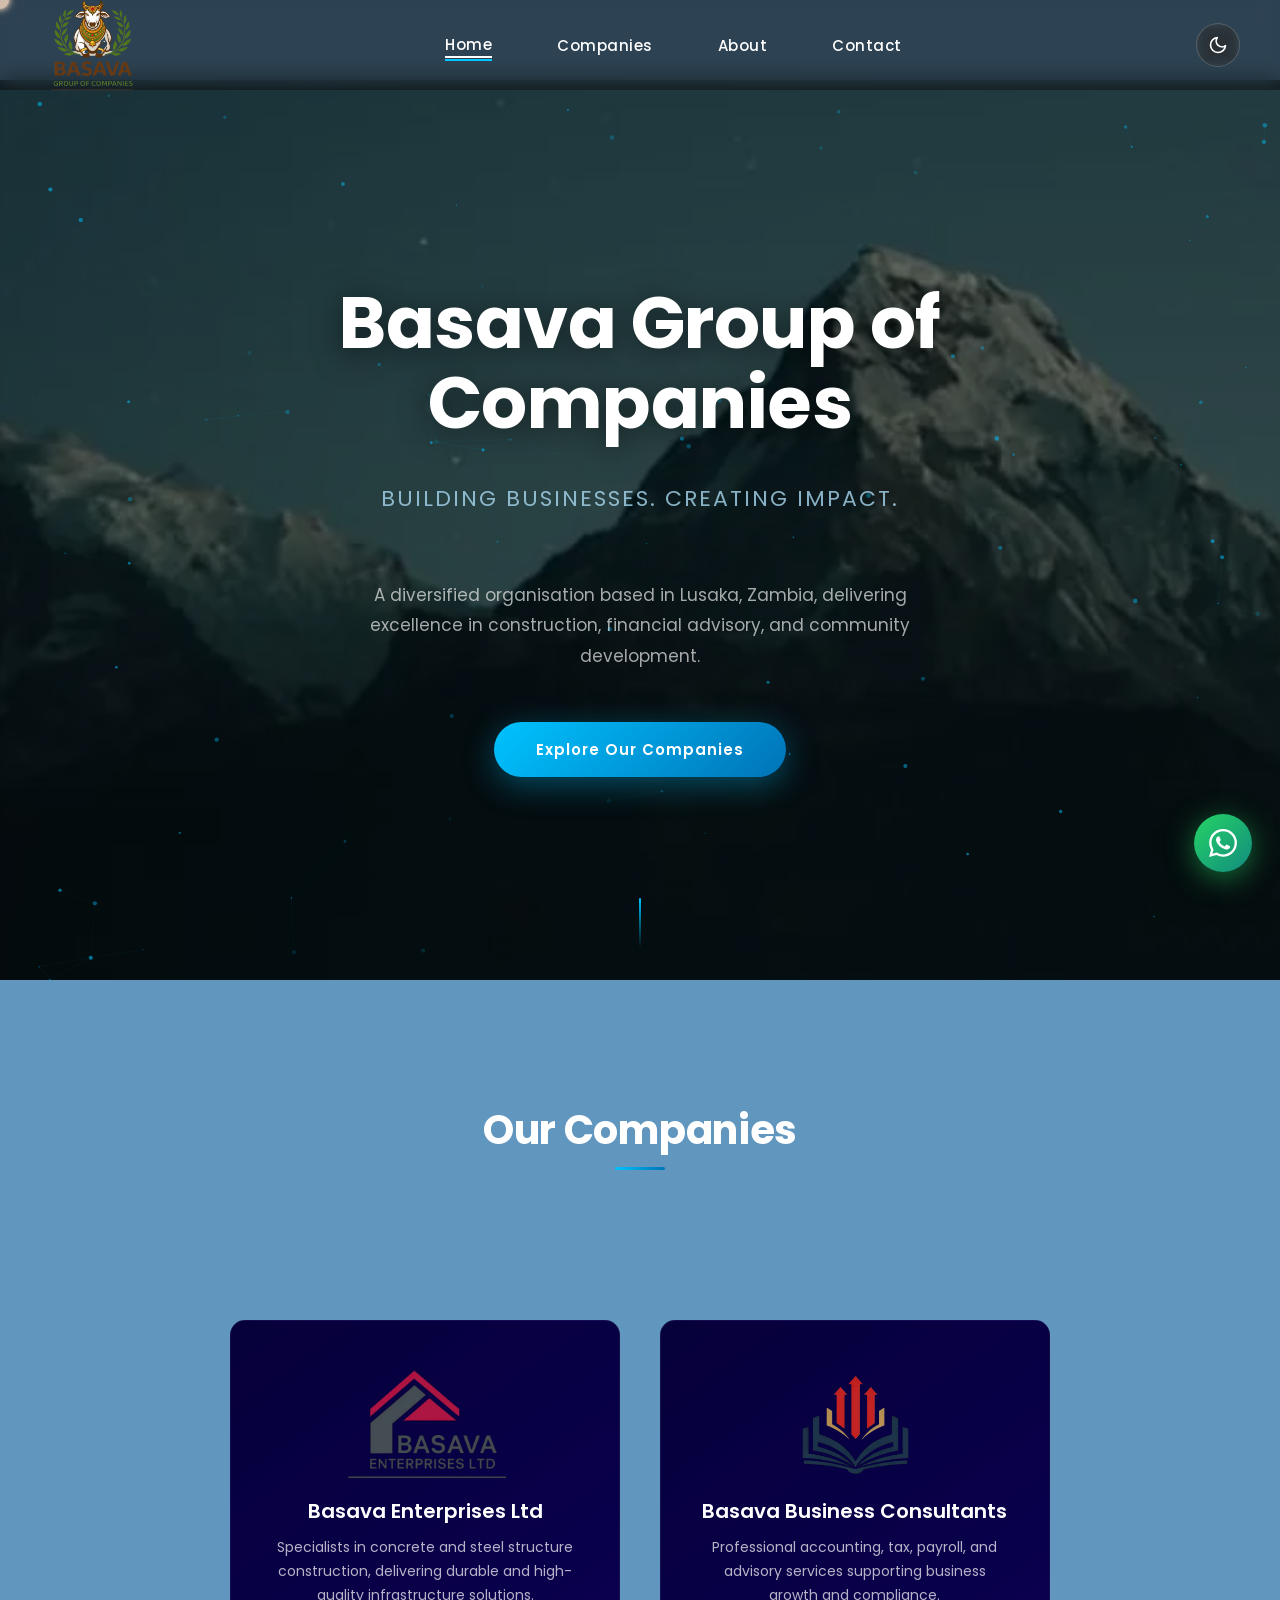
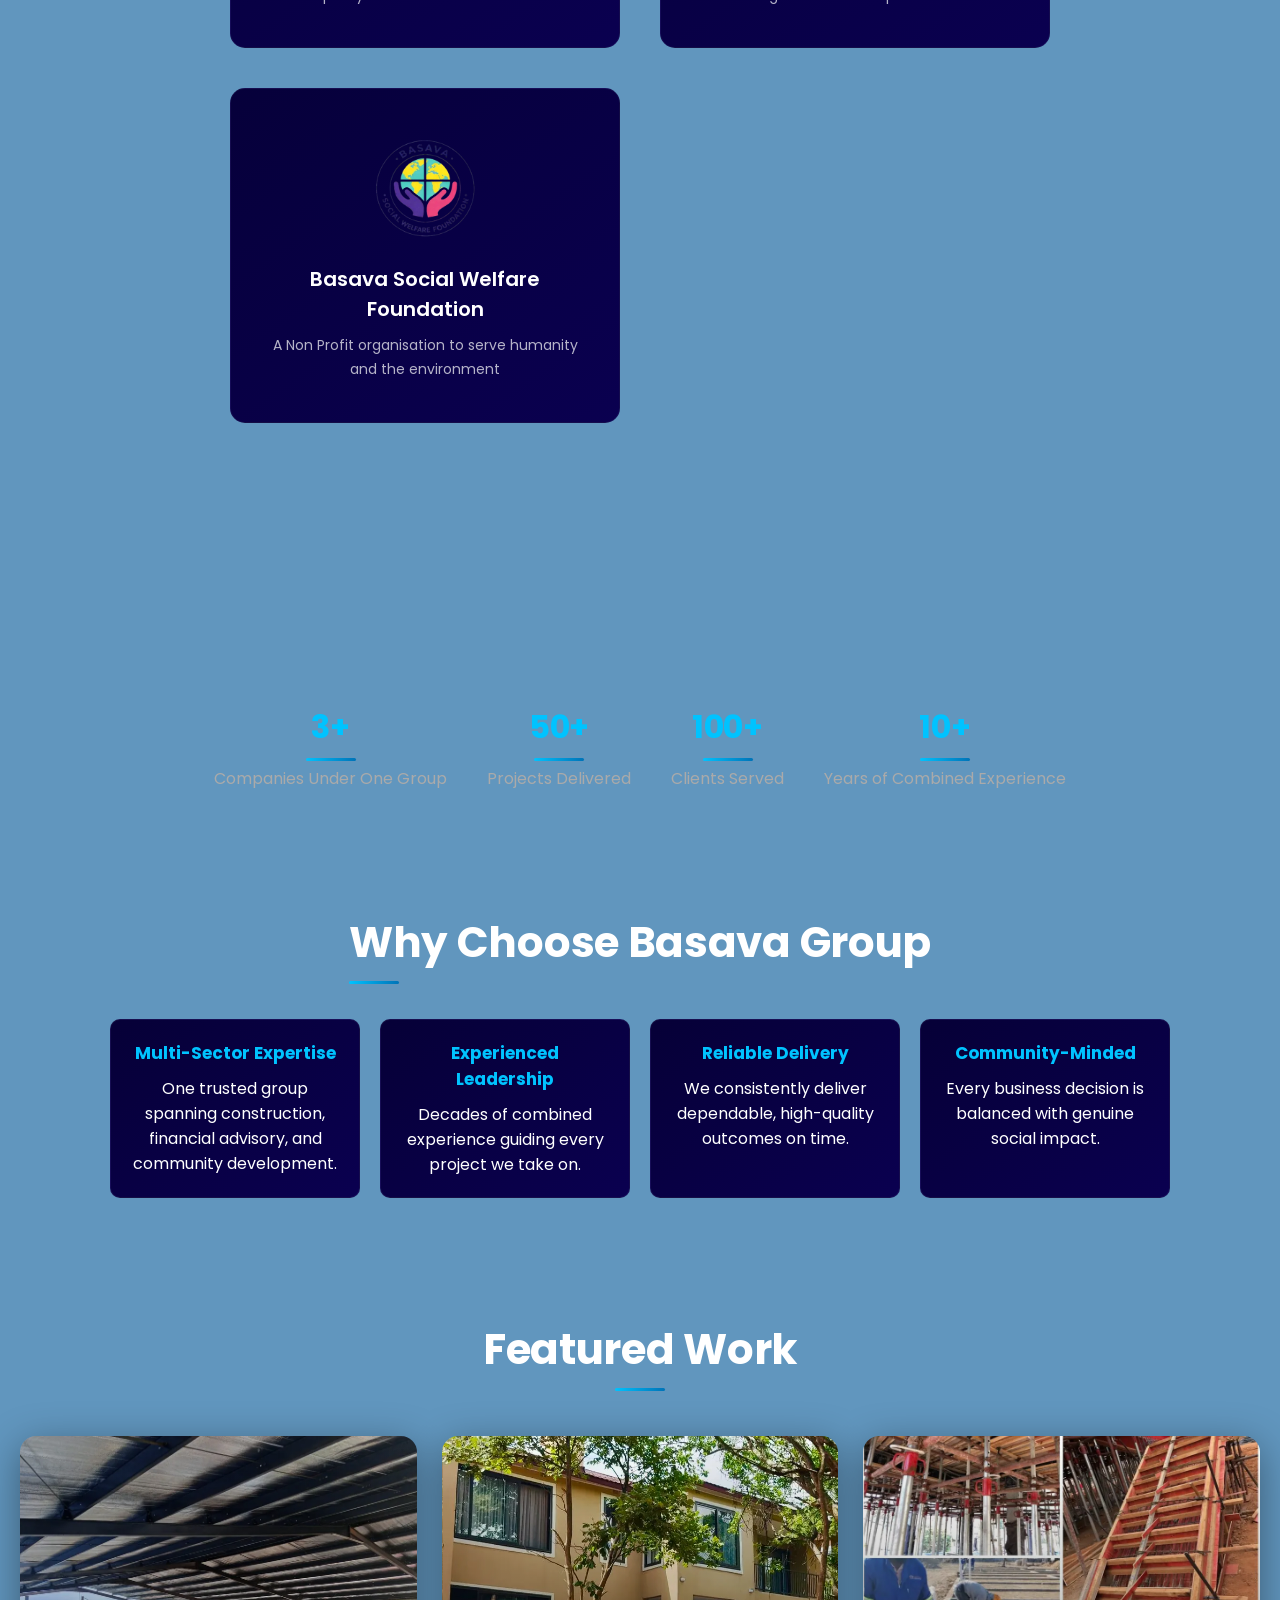
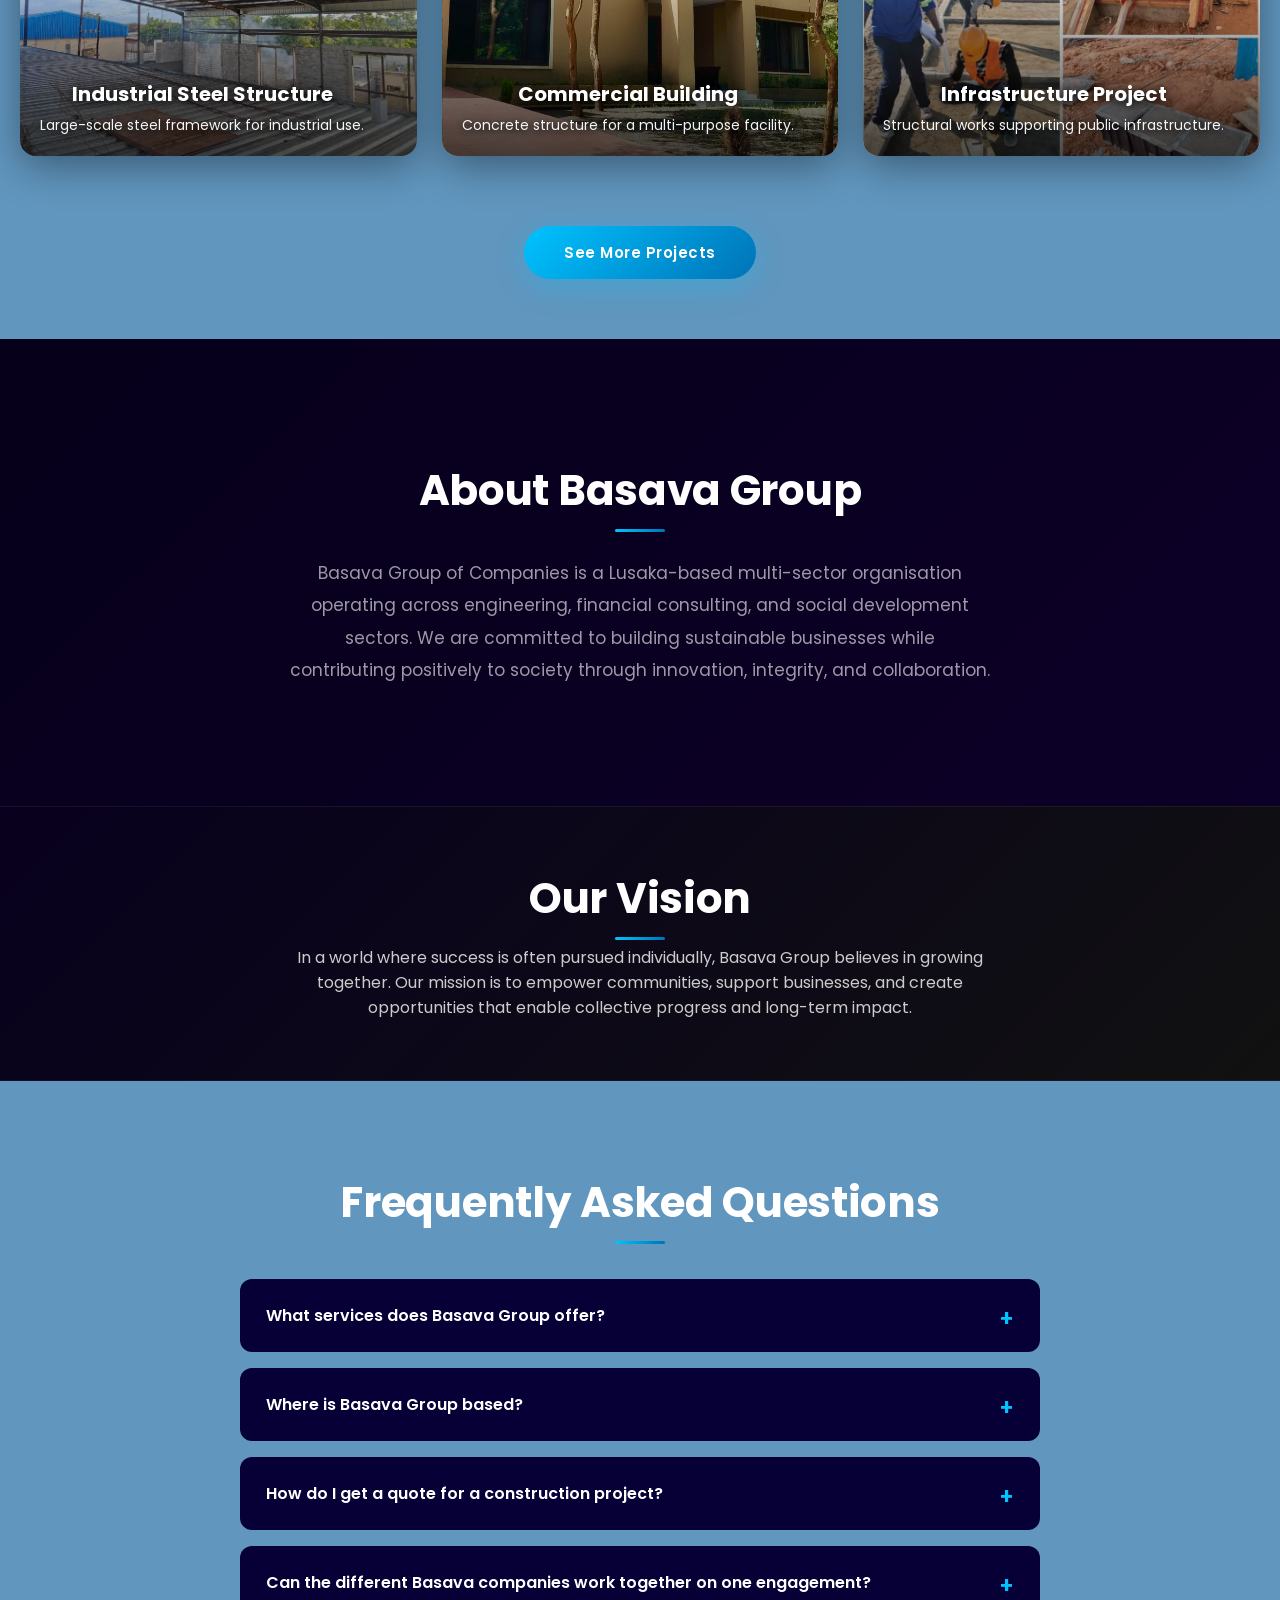
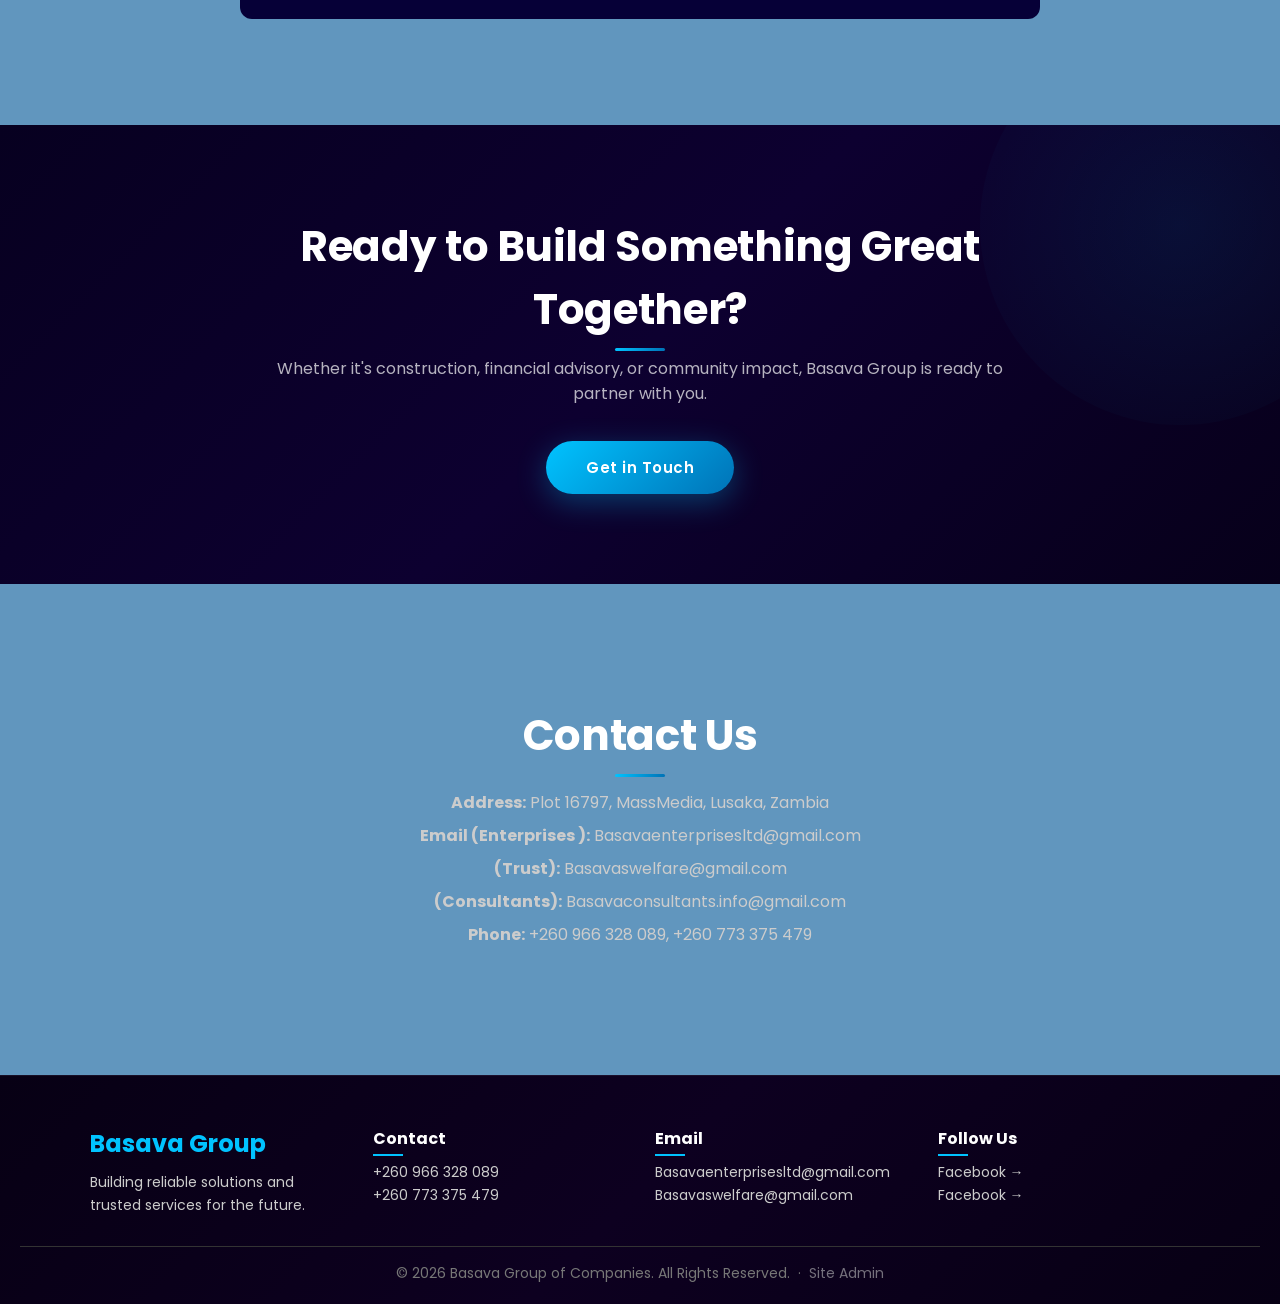
==== commit d0574c5f: "Add files via upload" ====
--- a/index.html
+++ b/index.html
@@ -446,5 +446,21 @@
 }
 </script>
 
+<script src="https://identity.netlify.com/v1/netlify-identity-widget.js"></script>
+<script>
+  // Netlify Identity invite / password-recovery links land on the
+  // homepage by default. This catches that and sends the user into
+  // the admin panel to finish setting up their account.
+  if (window.netlifyIdentity) {
+    window.netlifyIdentity.on("init", function (user) {
+      if (!user) {
+        window.netlifyIdentity.on("login", function () {
+          document.location.href = "/admin/";
+        });
+      }
+    });
+  }
+</script>
+
 </body>
 </html>
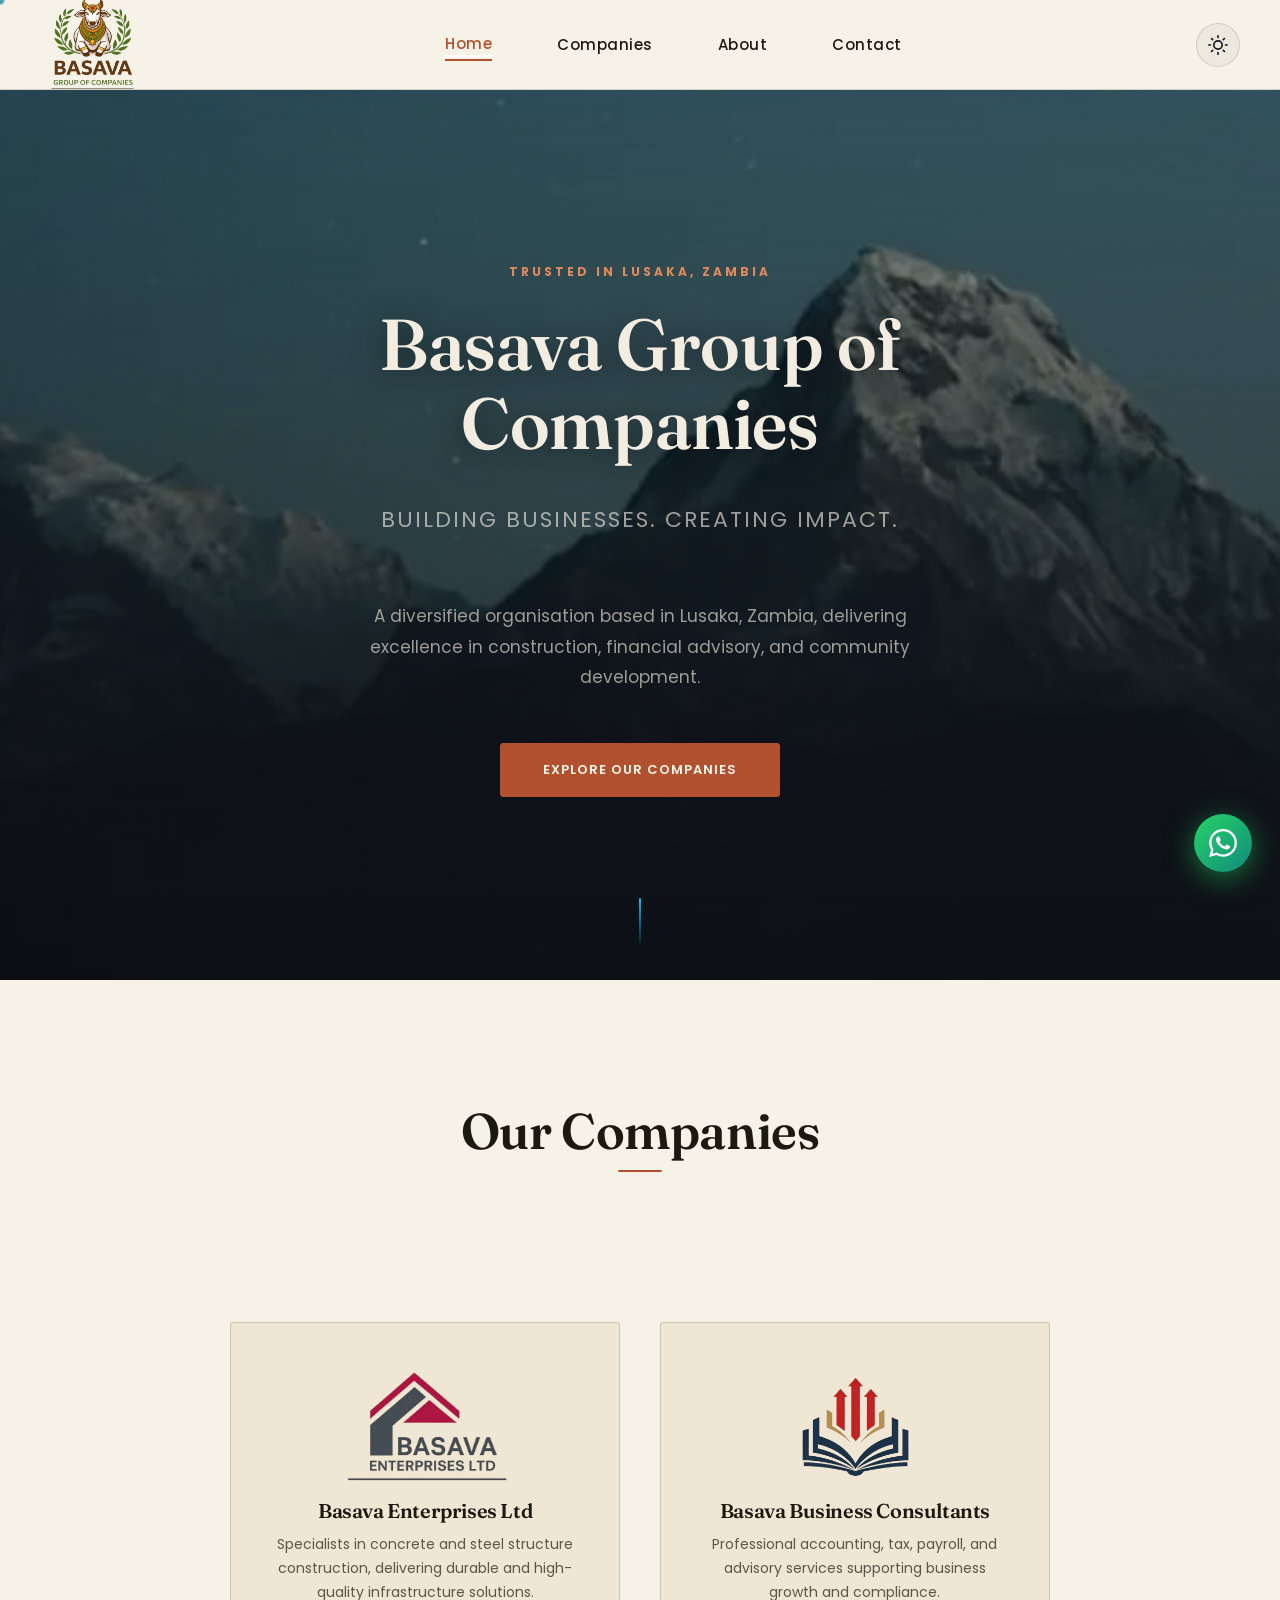
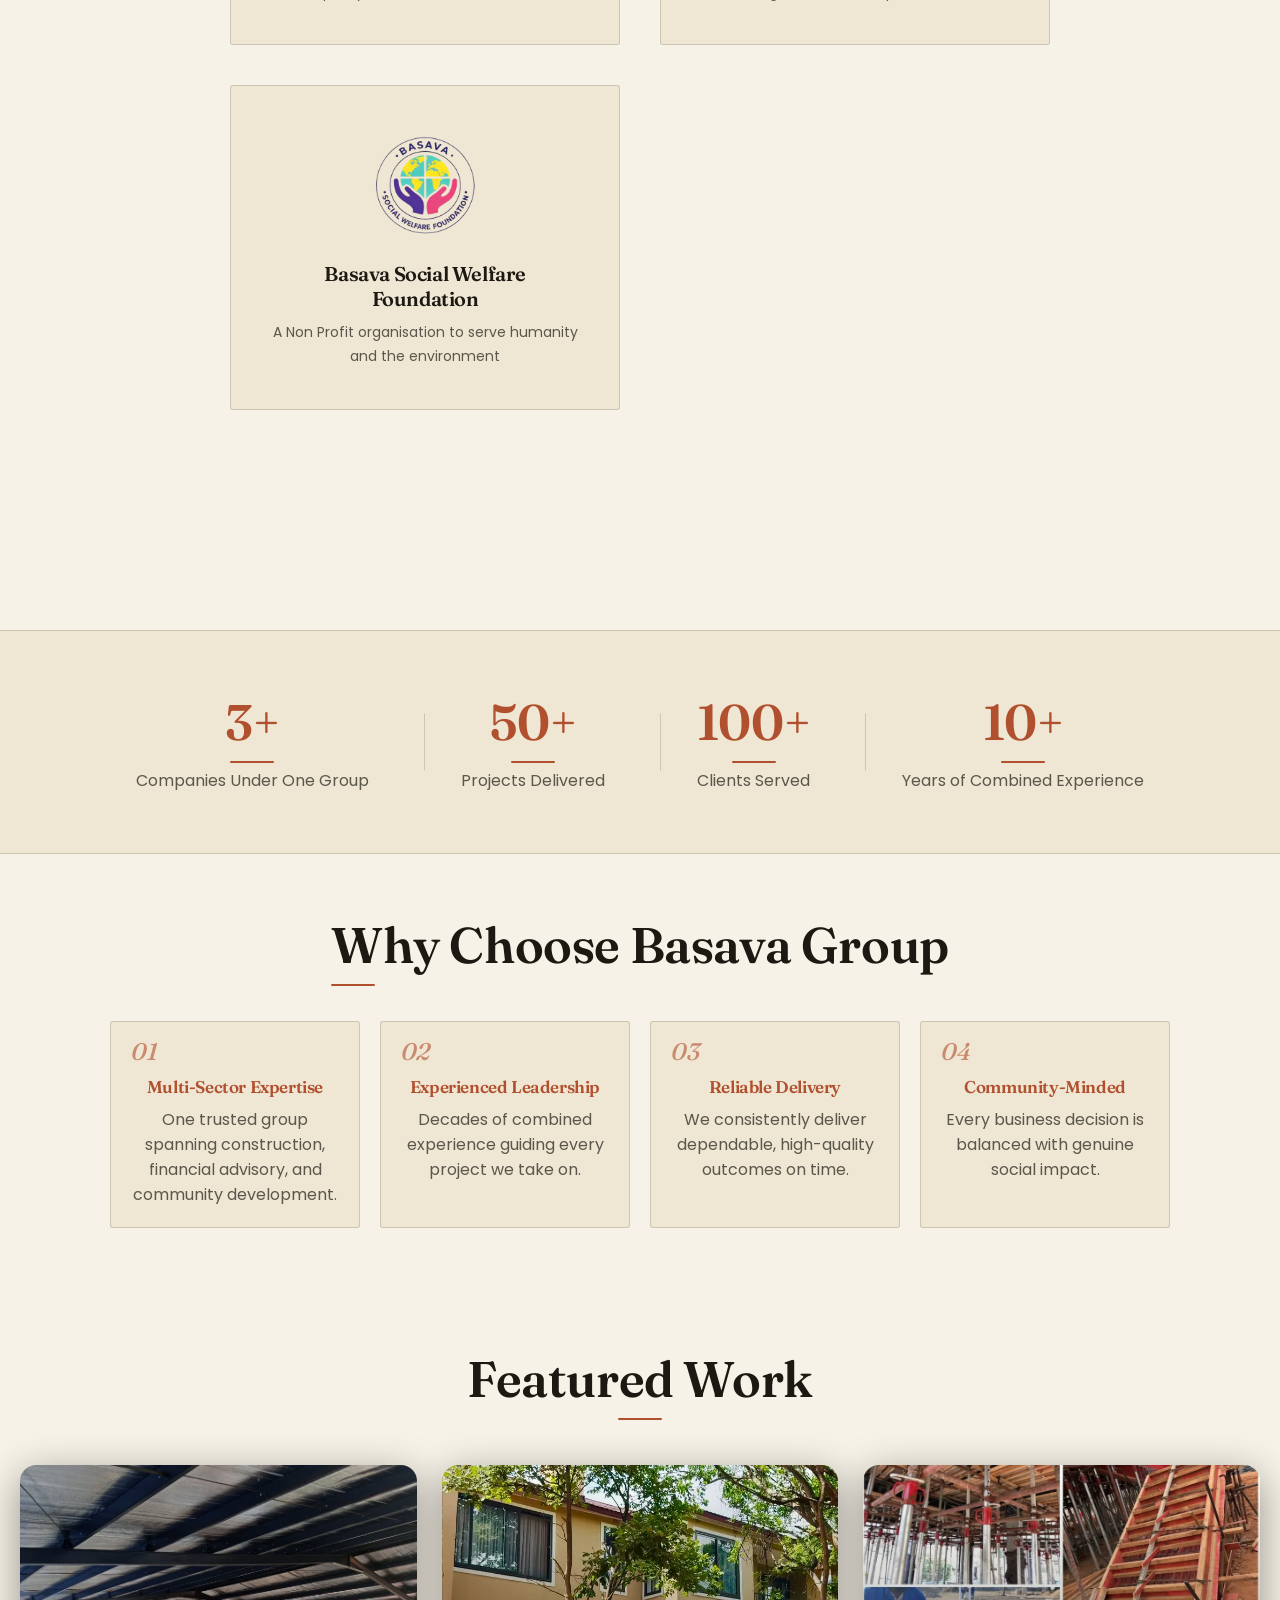
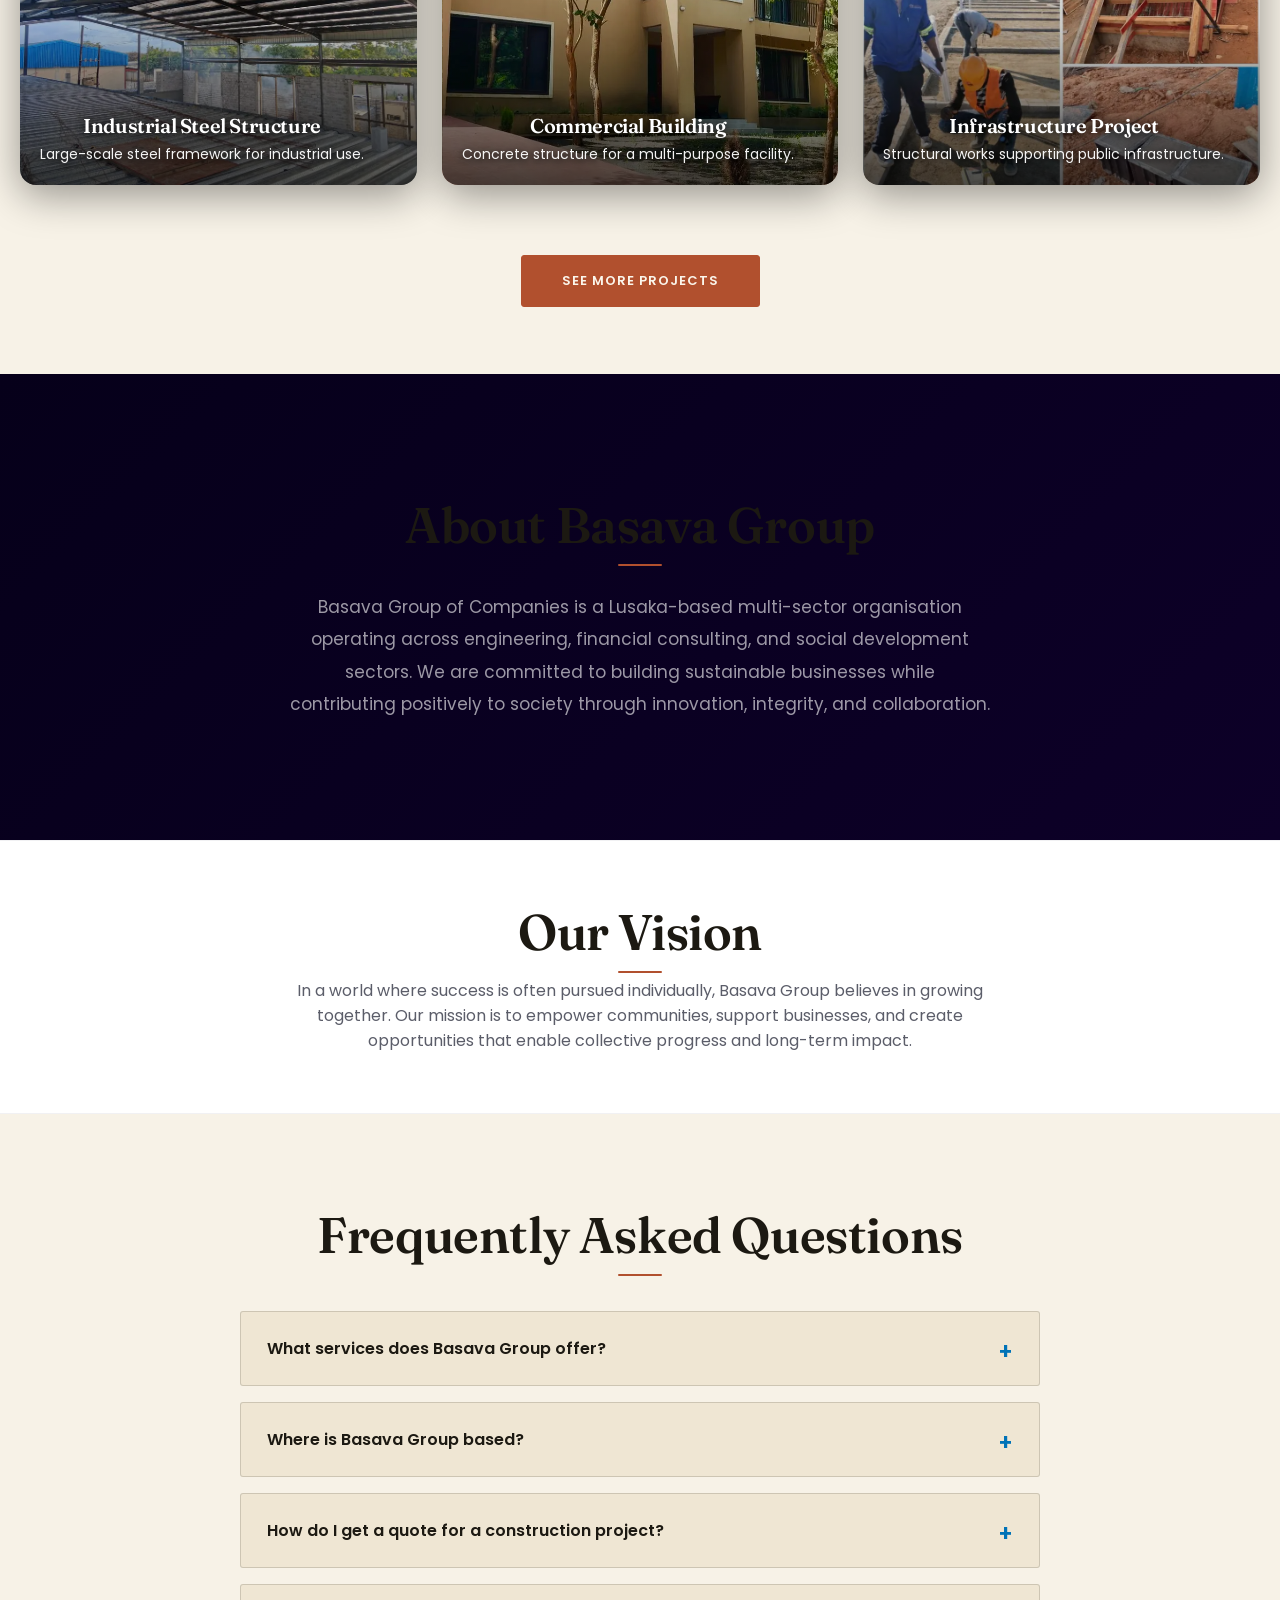
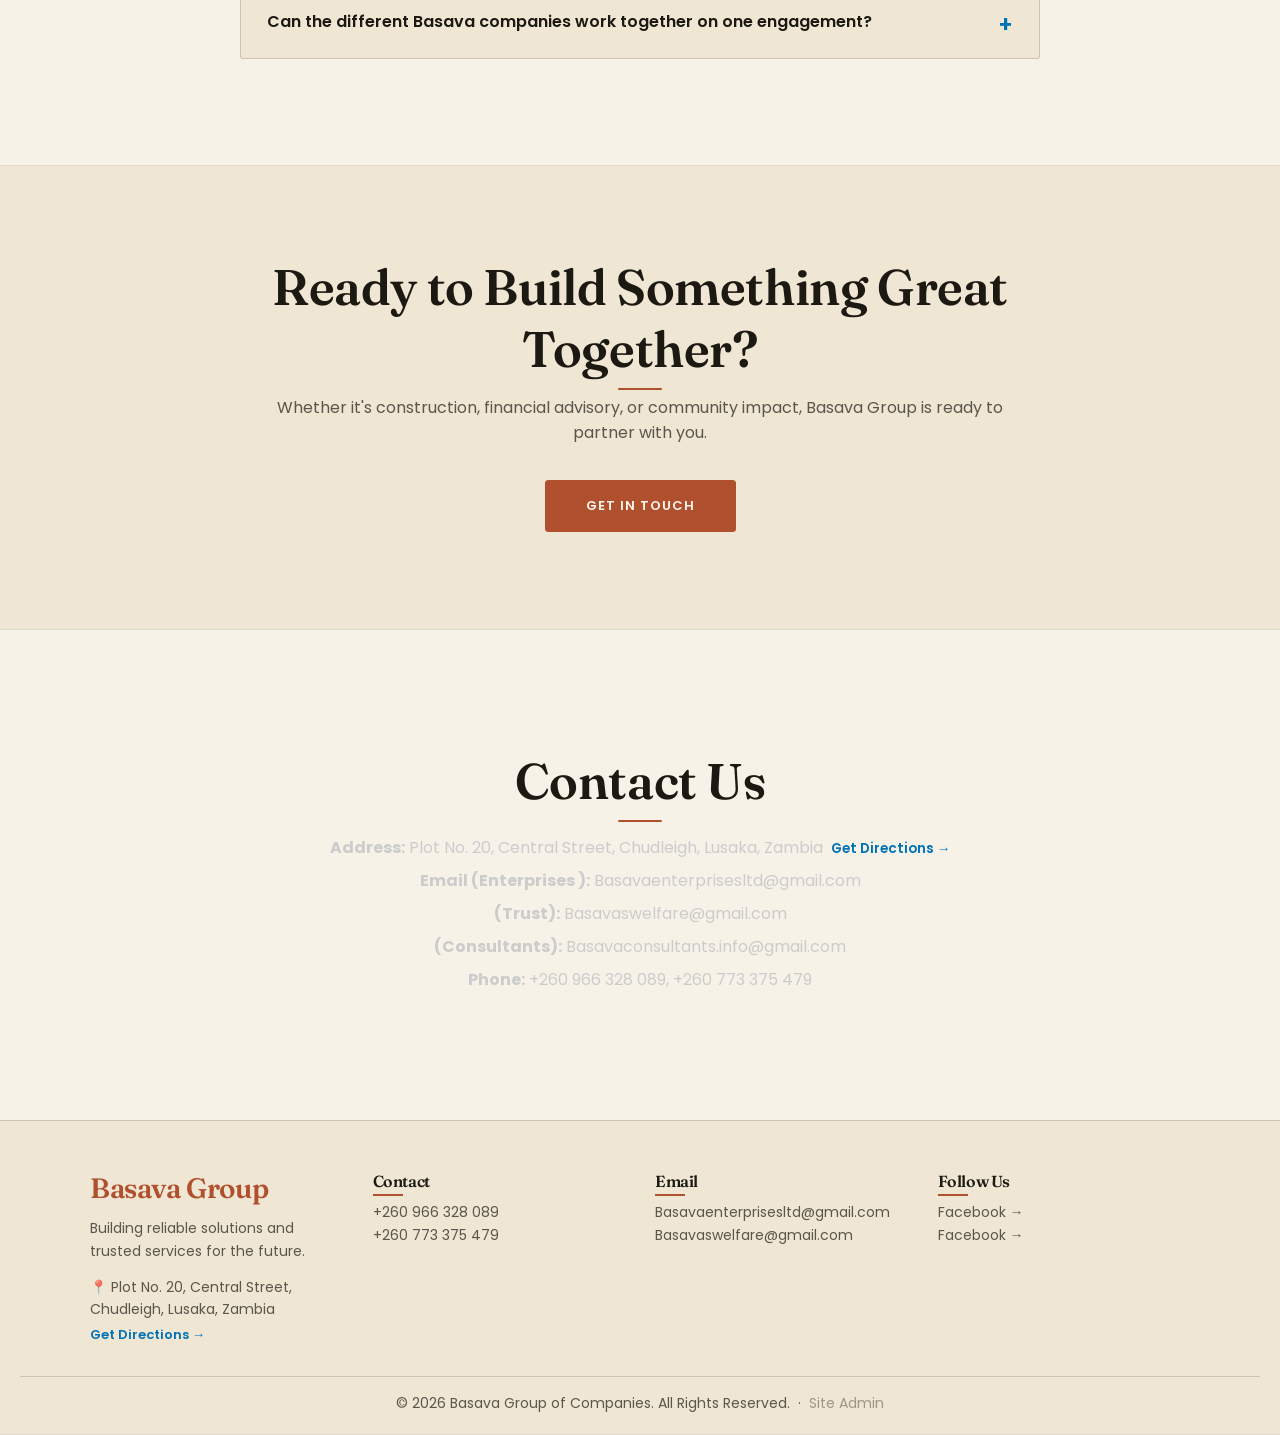
==== commit 4a11cc41: "Editorial Magazine redesign, admin CMS overhaul, and site-wide address/map update - Full visual rede" ====
--- a/index.html
+++ b/index.html
@@ -43,7 +43,9 @@
 
 <link rel="stylesheet" href="./Styles/Styles.css">
 
-<link href="https://fonts.googleapis.com/css2?family=Poppins:wght@300;400;600;700&display=swap" rel="stylesheet">
+<link rel="preconnect" href="https://fonts.googleapis.com">
+<link rel="preconnect" href="https://fonts.gstatic.com" crossorigin>
+<link href="https://fonts.googleapis.com/css2?family=Poppins:wght@300;400;500;600;700&family=Fraunces:ital,wght@0,400;0,500;0,600;0,700;1,400;1,500&display=swap" rel="stylesheet">
 
 <!-- Structured Data: helps Google show rich results (logo, contact points, sitelinks) -->
 <script type="application/ld+json">
@@ -56,10 +58,11 @@
   "description": "Basava Group of Companies is a Lusaka-based organisation operating in construction, business consulting, and social development sectors.",
   "address": {
     "@type": "PostalAddress",
-    "streetAddress": "Plot 16797, MassMedia",
+    "streetAddress": "Plot No. 20, Central Street, Chudleigh",
     "addressLocality": "Lusaka",
     "addressCountry": "ZM"
   },
+  "hasMap": "https://www.google.com/maps/dir/?api=1&destination=Plot%20No.%2020%2C%20Central%20Street%2C%20Chudleigh%2C%20Lusaka%2C%20Zambia",
   "contactPoint": [
     {
       "@type": "ContactPoint",
@@ -81,6 +84,7 @@
 </head>
 
 <body data-cms-page="home">
+<div id="site-loader" class="site-loader"><img src="MainLogo.png" alt="Basava Group"><div class="site-loader-bar"></div></div>
 <!-- Google Tag Manager (noscript) -->
 <noscript><iframe src="https://www.googletagmanager.com/ns.html?id=GTM-TP6T67HT"
 height="0" width="0" style="display:none;visibility:hidden"></iframe></noscript>
@@ -132,6 +136,7 @@
 <section class="hero" id="home">
 
 <div class="hero-content">
+<span class="hero-badge"><span class="hero-badge-dot"></span>Trusted in Lusaka, Zambia</span>
 <h1 data-cms="hero.title">Basava Group of Companies</h1>
 <p class="tagline" data-cms="hero.tagline">Building Businesses. Creating Impact.</p>
 
@@ -316,32 +321,13 @@
 </section>
 
 
-<!-- TESTIMONIALS: replace bracketed text with real client quotes (with their permission), then remove the comment markers -->
-<!--
+<!-- TESTIMONIALS — fully managed from the Admin Panel. This section stays
+     hidden on the live site until a real client testimonial is added; no
+     placeholder quotes are ever shown to visitors. -->
 <section class="testimonials">
-  <h2>What Our Clients Say</h2>
-  <div class="testimonial-container">
-    <div class="testimonial-card">
-      <div class="testimonial-stars">★★★★★</div>
-      <p class="testimonial-quote">"[Real client quote goes here]"</p>
-      <p class="testimonial-author">[Client Name]</p>
-      <p class="testimonial-role">[Business / Role]</p>
-    </div>
-    <div class="testimonial-card">
-      <div class="testimonial-stars">★★★★★</div>
-      <p class="testimonial-quote">"[Real client quote goes here]"</p>
-      <p class="testimonial-author">[Client Name]</p>
-      <p class="testimonial-role">[Business / Role]</p>
-    </div>
-    <div class="testimonial-card">
-      <div class="testimonial-stars">★★★★★</div>
-      <p class="testimonial-quote">"[Real client quote goes here]"</p>
-      <p class="testimonial-author">[Client Name]</p>
-      <p class="testimonial-role">[Business / Role]</p>
-    </div>
-  </div>
-</section>
--->
+<h2>What Our Clients Say</h2>
+<div class="testimonial-container" data-cms-list="testimonials" data-cms-type="testimonial" data-cms-item-class="testimonial-card" data-cms-hide-if-empty></div>
+</section>
 
 
 <!-- FAQ -->
@@ -358,7 +344,7 @@
 
 <details class="faq-item">
 <summary>Where is Basava Group based?</summary>
-<p>We are based at Plot 16797, MassMedia, Lusaka, Zambia, and serve clients across the country.</p>
+<p>We are based at Plot No. 20, Central Street, Chudleigh, Lusaka, Zambia, and serve clients across the country.</p>
 </details>
 
 <details class="faq-item">
@@ -392,7 +378,9 @@
 
 <h2>Contact Us</h2>
 
-<p><strong>Address:</strong> <span data-cms-g="address">Plot 16797, MassMedia, Lusaka, Zambia</span></p>
+<p><strong>Address:</strong> <span data-cms-g="address">Plot No. 20, Central Street, Chudleigh, Lusaka, Zambia</span>
+  &nbsp;<a class="inline-directions" data-cms-g="address" data-cms-kind="mapdir" href="https://www.google.com/maps/dir/?api=1&destination=Plot%20No.%2020%2C%20Central%20Street%2C%20Chudleigh%2C%20Lusaka%2C%20Zambia" target="_blank" rel="noopener noreferrer">Get Directions →</a>
+</p>
 <p><strong>Email (Enterprises ):</strong> <span data-cms-g="emailEnterprises">Basavaenterprisesltd@gmail.com</span></p>
 <p><strong>(Trust):</strong> <span data-cms-g="emailTrust">Basavaswelfare@gmail.com</span></p>
 <p><strong>(Consultants):</strong>  <span data-cms-g="emailAssociates">Basavaconsultants.info@gmail.com</span></p>
@@ -408,6 +396,10 @@
     <div class="footer-brand">
       <h2 data-cms-g="siteName">Basava Group</h2>
       <p data-cms-g="footerTagline">Building reliable solutions and trusted services for the future.</p>
+      <p class="footer-address">
+        📍 <span data-cms-g="address">Plot No. 20, Central Street, Chudleigh, Lusaka, Zambia</span><br>
+        <a class="footer-directions" data-cms-g="address" data-cms-kind="mapdir" href="https://www.google.com/maps/dir/?api=1&destination=Plot%20No.%2020%2C%20Central%20Street%2C%20Chudleigh%2C%20Lusaka%2C%20Zambia" target="_blank" rel="noopener noreferrer">Get Directions →</a>
+      </p>
     </div>
 
     <div class="footer-contact">
--- a/Styles/Styles.css
+++ b/Styles/Styles.css
@@ -8,9 +8,13 @@
   font-family: 'Poppins', sans-serif;
 }
 
+html {
+  background: #04000f;
+}
+
 body {
   padding-top: 80px;
-  background: #6196be;
+  background: #070018;
   color: white;
   cursor: none;
 }
@@ -3081,3 +3085,1114 @@
 body.light-mode #lightbox {
   background: rgba(0,0,0,0.92);
 }
+
+/* =============================================================
+   GOD-LEVEL ADDITIONS — map, directions, footer address,
+   numbered feature cards, mobile action bar, accessibility
+   ============================================================= */
+
+/* ------ ACCESSIBILITY: skip link ------ */
+.skip-link {
+  position: fixed;
+  top: -60px;
+  left: 16px;
+  z-index: 100000;
+  background: #00c3ff;
+  color: #06001a;
+  font-weight: 600;
+  font-size: 14px;
+  padding: 12px 20px;
+  border-radius: 8px;
+  text-decoration: none;
+  transition: top 0.25s ease;
+}
+.skip-link:focus {
+  top: 16px;
+}
+
+/* ------ ACCESSIBILITY: visible keyboard focus ------ */
+a:focus-visible,
+button:focus-visible,
+input:focus-visible,
+textarea:focus-visible,
+select:focus-visible,
+[tabindex]:focus-visible {
+  outline: 2px solid #00c3ff;
+  outline-offset: 3px;
+  border-radius: 4px;
+}
+
+/* ------ ACCESSIBILITY: respect reduced-motion preference ------ */
+@media (prefers-reduced-motion: reduce) {
+  *, *::before, *::after {
+    animation-duration: 0.01ms !important;
+    animation-iteration-count: 1 !important;
+    transition-duration: 0.01ms !important;
+    scroll-behavior: auto !important;
+  }
+}
+
+/* ------ FIND US / MAP SECTION (Contact page) ------ */
+.map-section {
+  padding: 90px 10%;
+  text-align: center;
+}
+
+.map-address {
+  color: rgba(255,255,255,0.75);
+  margin-bottom: 25px;
+  font-size: 15px;
+}
+
+.map {
+  max-width: 900px;
+  margin: 0 auto 30px;
+  border-radius: 18px;
+  overflow: hidden;
+  border: 1px solid rgba(255,255,255,0.08);
+  box-shadow: 0 20px 60px rgba(0,0,0,0.35);
+}
+
+.map iframe {
+  width: 100%;
+  height: 420px;
+  border: 0;
+  display: block;
+  filter: saturate(0.85);
+}
+
+/* ------ DIRECTIONS BUTTONS ------ */
+.directions-btn {
+  display: inline-flex;
+  align-items: center;
+  gap: 8px;
+  padding: 14px 34px;
+  background: linear-gradient(135deg, #00c3ff, #0073b7);
+  color: #fff;
+  border-radius: 50px;
+  text-decoration: none;
+  font-weight: 600;
+  font-size: 14px;
+  letter-spacing: 0.3px;
+  box-shadow: 0 8px 30px rgba(0, 195, 255, 0.35);
+  transition: transform 0.3s ease, box-shadow 0.3s ease;
+}
+.directions-btn:hover {
+  transform: translateY(-3px);
+  box-shadow: 0 16px 45px rgba(0, 195, 255, 0.5);
+}
+
+.inline-directions {
+  display: inline-block;
+  color: #00c3ff !important;
+  font-size: 0.85em;
+  font-weight: 600;
+  text-decoration: none;
+  white-space: nowrap;
+}
+.inline-directions:hover {
+  text-decoration: underline;
+}
+
+/* ------ FOOTER ADDRESS ------ */
+.footer-address {
+  margin-top: 14px !important;
+  max-width: 250px;
+}
+.footer-directions {
+  display: inline-block;
+  margin-top: 4px;
+  color: #00c3ff !important;
+  font-weight: 600;
+  font-size: 13px;
+}
+
+/* ------ NUMBERED FEATURE CARDS ------
+   Applies automatically to every Why / Value / Service / Impact card —
+   including ones added later through the CMS — with zero extra markup. */
+.why-container,
+.values-container,
+.service-container,
+.impact-container {
+  counter-reset: basava-card;
+}
+
+.why-card,
+.value-box,
+.service-card,
+.impact-box {
+  counter-increment: basava-card;
+  position: relative;
+  overflow: hidden;
+}
+
+.why-card::before,
+.value-box::before,
+.service-card::before,
+.impact-box::before {
+  content: "";
+  position: absolute;
+  top: 0;
+  left: 0;
+  right: 0;
+  height: 3px;
+  background: linear-gradient(90deg, #00c3ff, #0073b7);
+  transform: scaleX(0);
+  transform-origin: left;
+  transition: transform 0.4s ease;
+}
+.why-card:hover::before,
+.value-box:hover::before,
+.service-card:hover::before,
+.impact-box:hover::before {
+  transform: scaleX(1);
+}
+
+.why-card::after,
+.value-box::after,
+.service-card::after,
+.impact-box::after {
+  content: counter(basava-card, decimal-leading-zero);
+  position: absolute;
+  top: 10px;
+  right: 18px;
+  font-size: 2.4rem;
+  font-weight: 800;
+  line-height: 1;
+  background: linear-gradient(135deg, #00c3ff, #0073b7);
+  -webkit-background-clip: text;
+  -webkit-text-fill-color: transparent;
+  background-clip: text;
+  opacity: 0.16;
+  pointer-events: none;
+  z-index: 0;
+}
+
+.why-card h3, .why-card p,
+.value-box h3, .value-box p,
+.service-card h3, .service-card p,
+.impact-box h3, .impact-box p {
+  position: relative;
+  z-index: 1;
+}
+
+/* ------ MOBILE ACTION BAR (Call / WhatsApp / Directions) ------ */
+#mobile-action-bar {
+  display: none;
+}
+
+@media (max-width: 640px) {
+  body {
+    padding-bottom: 66px;
+  }
+
+  #mobile-action-bar {
+    display: grid;
+    grid-template-columns: repeat(3, 1fr);
+    position: fixed;
+    left: 0;
+    right: 0;
+    bottom: 0;
+    z-index: 9500;
+    background: linear-gradient(135deg, #070014, #0d0030, #070014);
+    border-top: 1px solid rgba(255,255,255,0.08);
+    padding-bottom: env(safe-area-inset-bottom, 0);
+    box-shadow: 0 -8px 30px rgba(0,0,0,0.35);
+  }
+
+  #mobile-action-bar a {
+    display: flex;
+    flex-direction: column;
+    align-items: center;
+    justify-content: center;
+    gap: 3px;
+    padding: 10px 4px 8px;
+    color: #fff;
+    text-decoration: none;
+    font-size: 11px;
+    font-weight: 600;
+    letter-spacing: 0.2px;
+    border-right: 1px solid rgba(255,255,255,0.08);
+  }
+  #mobile-action-bar a:last-child {
+    border-right: none;
+  }
+  #mobile-action-bar a svg {
+    width: 20px;
+    height: 20px;
+  }
+  #mobile-action-bar a:nth-child(2) {
+    color: #25D366;
+  }
+  #mobile-action-bar a:nth-child(3) {
+    color: #00c3ff;
+  }
+
+  /* The action bar already offers Call + WhatsApp + Directions, so the
+     separate floating buttons are hidden to avoid stacking on mobile. */
+  #whatsapp-btn {
+    display: none !important;
+  }
+  #back-to-top {
+    bottom: 82px !important;
+  }
+}
+
+/* ------ LIGHT MODE: new elements ------ */
+body.light-mode .map-address {
+  color: rgba(22,24,41,0.7);
+}
+body.light-mode .map {
+  border-color: rgba(20,30,60,0.08);
+  box-shadow: 0 10px 40px rgba(20,30,60,0.12);
+}
+body.light-mode .footer-directions,
+body.light-mode .inline-directions {
+  color: #0073b7 !important;
+}
+@media (max-width: 640px) {
+  body.light-mode #mobile-action-bar {
+    background: #ffffff;
+    border-top: 1px solid rgba(20,30,60,0.08);
+    box-shadow: 0 -8px 30px rgba(20,30,60,0.1);
+  }
+  body.light-mode #mobile-action-bar a {
+    color: #161829;
+    border-right-color: rgba(20,30,60,0.08);
+  }
+  body.light-mode #mobile-action-bar a:nth-child(2) {
+    color: #128C7E;
+  }
+  body.light-mode #mobile-action-bar a:nth-child(3) {
+    color: #0073b7;
+  }
+}
+
+/* =============================================================
+   MAJOR VISUAL REVAMP — premium display type, gradient system,
+   glass cards, shine buttons, marquee band, grain texture.
+   This section intentionally comes last so it wins the cascade
+   over every rule above it without needing !important everywhere.
+   ============================================================= */
+
+:root {
+  --b-navy-950: #04000f;
+  --b-navy-900: #070018;
+  --b-blue: #00c3ff;
+  --b-blue-deep: #0073b7;
+  --b-gold: #f5b83d;
+  --b-gold-deep: #e0972a;
+  --b-glass-border: rgba(255,255,255,0.10);
+}
+
+/* ------ DISPLAY TYPE ------ */
+h1, h2, h3,
+.logo-text,
+.footer h2, .footer h4,
+.company-card h3, .service-card h3, .why-card h3, .value-box h3,
+.team-card h3, .mv-box h2, .stat h2, .impact-box h3,
+.cta-btn, .hero button, #submitBtn, .directions-btn,
+.company-cover .cover-overlay h1 {
+  font-family: 'Sora', 'Poppins', sans-serif;
+  letter-spacing: -0.3px;
+}
+
+/* ------ SITE-WIDE GRAIN TEXTURE ------
+   An almost-invisible film-grain layer over the whole page — the kind
+   of detail that separates a "made a website" site from a designed
+   one. Pointer-events:none so it never interferes with clicks. */
+body::after {
+  content: "";
+  position: fixed;
+  inset: 0;
+  z-index: 2;
+  pointer-events: none;
+  opacity: 0.5;
+  mix-blend-mode: overlay;
+  background-image: url("data:image/svg+xml,%3Csvg xmlns='http://www.w3.org/2000/svg' width='180' height='180'%3E%3Cfilter id='n'%3E%3CfeTurbulence type='fractalNoise' baseFrequency='0.85' numOctaves='3' stitchTiles='stitch'/%3E%3C/filter%3E%3Crect width='100%25' height='100%25' filter='url(%23n)' opacity='0.06'/%3E%3C/svg%3E");
+}
+
+/* ------ CUSTOM SCROLLBAR ------ */
+html {
+  scrollbar-color: #0073b7 #050014;
+  scrollbar-width: thin;
+}
+::-webkit-scrollbar { width: 10px; height: 10px; }
+::-webkit-scrollbar-track { background: #050014; }
+::-webkit-scrollbar-thumb {
+  background: linear-gradient(180deg, #00c3ff, #0073b7);
+  border-radius: 10px;
+}
+::-webkit-scrollbar-thumb:hover {
+  background: linear-gradient(180deg, #3dd6ff, #0090c4);
+}
+body.light-mode { scrollbar-color: #0073b7 #eef2fa; }
+body.light-mode::-webkit-scrollbar-track { background: #eef2fa; }
+
+/* ------ GRADIENT SECTION HEADINGS (site-wide) ------
+   Every <h2> inside a <section>, on every page, now reads as a bold
+   display headline with a subtle gradient fill and an animated
+   shimmering underline — zero markup changes required anywhere. */
+section h2 {
+  font-size: clamp(30px, 4.5vw, 46px);
+  font-weight: 800;
+  background: linear-gradient(135deg, #ffffff 25%, #a9e4ff 65%, #ffffff 100%);
+  background-size: 200% auto;
+  -webkit-background-clip: text;
+  -webkit-text-fill-color: transparent;
+  background-clip: text;
+  animation: basavaHeadlineSheen 7s ease-in-out infinite;
+}
+
+@keyframes basavaHeadlineSheen {
+  0%, 100% { background-position: 0% center; }
+  50% { background-position: 100% center; }
+}
+
+section h2::after {
+  width: 70px;
+  height: 4px;
+  border-radius: 4px;
+  background: linear-gradient(90deg, #00c3ff, #f5b83d, #00c3ff);
+  background-size: 200% 100%;
+  animation: basavaShimmerBar 3.5s linear infinite;
+}
+
+@keyframes basavaShimmerBar {
+  to { background-position: -200% 0; }
+}
+
+body.light-mode section h2 {
+  background: linear-gradient(135deg, #161829 30%, #0073b7 100%);
+  background-size: 200% auto;
+  -webkit-background-clip: text;
+  -webkit-text-fill-color: transparent;
+  background-clip: text;
+}
+
+/* ------ NAV LINK SWEEP UNDERLINE ------ */
+.nav-link {
+  position: relative;
+}
+.nav-link::after {
+  content: "";
+  position: absolute;
+  left: 0;
+  bottom: -6px;
+  width: 0;
+  height: 2px;
+  background: linear-gradient(90deg, #00c3ff, #f5b83d);
+  transition: width 0.35s cubic-bezier(0.165, 0.84, 0.44, 1);
+}
+.nav-link:hover::after,
+.nav-link.active::after {
+  width: 100%;
+}
+
+.logo img {
+  transition: transform 0.4s ease, filter 0.4s ease;
+}
+.logo:hover img {
+  transform: scale(1.05);
+  filter: drop-shadow(0 0 18px rgba(0, 195, 255, 0.5));
+}
+
+/* ------ SHINE-SWEEP BUTTONS (site-wide) ------ */
+.hero button, .cta-btn, .directions-btn, #submitBtn {
+  position: relative;
+  overflow: hidden;
+  isolation: isolate;
+}
+.hero button::after, .cta-btn::after, .directions-btn::after, #submitBtn::after {
+  content: "";
+  position: absolute;
+  top: 0;
+  left: -75%;
+  width: 45%;
+  height: 100%;
+  background: linear-gradient(120deg, transparent, rgba(255,255,255,0.55), transparent);
+  transform: skewX(-20deg);
+  transition: left 0.7s ease;
+  z-index: 1;
+  pointer-events: none;
+}
+.hero button:hover::after, .cta-btn:hover::after, .directions-btn:hover::after, #submitBtn:hover::after {
+  left: 130%;
+}
+
+/* ------ HERO BADGE PILL ------ */
+.hero-badge {
+  display: inline-flex;
+  align-items: center;
+  gap: 9px;
+  padding: 9px 20px 9px 16px;
+  border-radius: 50px;
+  background: rgba(255,255,255,0.08);
+  backdrop-filter: blur(12px);
+  -webkit-backdrop-filter: blur(12px);
+  border: 1px solid var(--b-glass-border);
+  font-size: 13px;
+  font-weight: 600;
+  letter-spacing: 0.4px;
+  color: #fff;
+  margin-bottom: 4px;
+  animation: fadeUp 1s ease forwards;
+}
+.hero-badge .hero-badge-dot {
+  width: 8px;
+  height: 8px;
+  border-radius: 50%;
+  background: var(--b-gold);
+  box-shadow: 0 0 10px var(--b-gold);
+  animation: basavaBadgePulse 2s ease-in-out infinite;
+  flex: none;
+}
+@keyframes basavaBadgePulse {
+  0%, 100% { opacity: 1; }
+  50% { opacity: 0.35; }
+}
+
+/* ------ HERO: richer mesh background + gradient headline ------ */
+.hero::before {
+  background:
+    radial-gradient(ellipse 900px 550px at 12% 8%, rgba(0,195,255,0.32), transparent 62%),
+    radial-gradient(ellipse 750px 550px at 92% 95%, rgba(245,184,61,0.20), transparent 58%),
+    rgba(2,2,12,0.58);
+}
+
+.hero-content h1 {
+  background: linear-gradient(120deg, #ffffff 15%, #bfe9ff 55%, #ffffff 100%);
+  background-size: 220% auto;
+  -webkit-background-clip: text;
+  -webkit-text-fill-color: transparent;
+  background-clip: text;
+  /* keep the original entrance fade-up AND add the ongoing sheen —
+     they animate different properties so both run together */
+  animation: fadeUp 1s ease forwards, basavaHeadlineSheen 8s ease-in-out infinite;
+}
+
+.page-hero {
+  background:
+    radial-gradient(ellipse 800px 500px at 10% 0%, rgba(0,195,255,0.20), transparent 60%),
+    radial-gradient(ellipse 700px 500px at 100% 100%, rgba(245,184,61,0.14), transparent 55%),
+    linear-gradient(135deg, #0a0030, #1a1050, #0a0030);
+}
+.page-hero h1 {
+  font-size: clamp(34px, 5.5vw, 58px);
+  font-weight: 800;
+}
+
+body.light-mode .page-hero,
+body.light-mode .hero {
+  background:
+    radial-gradient(ellipse 800px 500px at 10% 0%, rgba(0,115,183,0.10), transparent 60%),
+    radial-gradient(ellipse 700px 500px at 100% 100%, rgba(224,151,42,0.10), transparent 55%),
+    linear-gradient(135deg, #dce8fb, #eef2fa, #dce8fb);
+}
+body.light-mode .hero-badge {
+  background: rgba(22,24,41,0.06);
+  border-color: rgba(20,30,60,0.15);
+  color: #161829;
+}
+body.light-mode .hero-content h1 {
+  background: linear-gradient(120deg, #161829 20%, #0073b7 60%, #161829 100%);
+  background-size: 220% auto;
+  -webkit-background-clip: text;
+  -webkit-text-fill-color: transparent;
+  background-clip: text;
+}
+
+/* ------ GLASS CARD SYSTEM (site-wide) ------
+   One unified premium treatment for every card type on the site:
+   frosted glass fill, a soft gradient border, and a consistent lift
+   + glow on hover. Applies automatically to CMS-added cards too. */
+.company-card, .service-card, .why-card, .value-box,
+.team-card, .testimonial-card, .mv-box, .faq-item, .credential-badge {
+  background-color: rgba(10, 8, 30, 0.55);
+  background-image:
+    linear-gradient(145deg, rgba(15,13,40,0.85), rgba(8,4,40,0.65)),
+    linear-gradient(135deg, rgba(0,195,255,0.4), rgba(245,184,61,0.28));
+  background-origin: border-box;
+  background-clip: padding-box, border-box;
+  border: 1px solid transparent;
+  backdrop-filter: blur(16px);
+  -webkit-backdrop-filter: blur(16px);
+  box-shadow: 0 10px 40px rgba(0,0,0,0.25);
+  transition: transform 0.4s cubic-bezier(0.165, 0.84, 0.44, 1),
+              box-shadow 0.4s ease;
+}
+
+.company-card:hover, .service-card:hover, .why-card:hover, .value-box:hover,
+.team-card:hover, .testimonial-card:hover, .mv-box:hover {
+  transform: translateY(-12px);
+  box-shadow: 0 30px 70px rgba(0, 195, 255, 0.22);
+}
+
+body.light-mode .company-card, body.light-mode .service-card,
+body.light-mode .why-card, body.light-mode .value-box,
+body.light-mode .team-card, body.light-mode .testimonial-card,
+body.light-mode .mv-box, body.light-mode .faq-item,
+body.light-mode .credential-badge {
+  background-color: #ffffff;
+  background-image:
+    linear-gradient(145deg, #ffffff, #f7fafd),
+    linear-gradient(135deg, rgba(0,115,183,0.35), rgba(224,151,42,0.3));
+  background-origin: border-box;
+  background-clip: padding-box, border-box;
+  border: 1px solid transparent;
+  box-shadow: 0 6px 30px rgba(20,30,60,0.10);
+}
+body.light-mode .company-card:hover, body.light-mode .service-card:hover,
+body.light-mode .why-card:hover, body.light-mode .value-box:hover,
+body.light-mode .team-card:hover, body.light-mode .testimonial-card:hover,
+body.light-mode .mv-box:hover {
+  box-shadow: 0 25px 60px rgba(0,115,183,0.18);
+}
+
+/* ------ NUMBERED CARD ACCENTS: match the new gold+blue duo ------ */
+.why-card::after, .value-box::after, .service-card::after, .impact-box::after {
+  background: linear-gradient(135deg, #00c3ff, #f5b83d);
+  -webkit-background-clip: text;
+  background-clip: text;
+}
+
+/* ------ STATS: glass banner with dividers + gradient numbers ------ */
+.stats {
+  position: relative;
+  background: linear-gradient(135deg, rgba(0,195,255,0.07), rgba(245,184,61,0.05));
+  border-top: 1px solid rgba(255,255,255,0.07);
+  border-bottom: 1px solid rgba(255,255,255,0.07);
+}
+.stat {
+  position: relative;
+  padding: 0 26px;
+}
+.stat:not(:last-child)::after {
+  content: "";
+  position: absolute;
+  right: -30px;
+  top: 50%;
+  transform: translateY(-50%);
+  width: 1px;
+  height: 56%;
+  background: rgba(255,255,255,0.15);
+}
+.stat h2 {
+  font-size: clamp(34px, 4.5vw, 50px);
+  font-weight: 800;
+  background: linear-gradient(135deg, #00c3ff, #f5b83d);
+  -webkit-background-clip: text;
+  -webkit-text-fill-color: transparent;
+  background-clip: text;
+}
+body.light-mode .stat:not(:last-child)::after {
+  background: rgba(20,30,60,0.14);
+}
+body.light-mode .stats {
+  background: linear-gradient(135deg, rgba(0,115,183,0.05), rgba(224,151,42,0.04));
+  border-color: rgba(20,30,60,0.08);
+}
+body.light-mode .stat h2 {
+  background: linear-gradient(135deg, #0073b7, #e0972a);
+  -webkit-background-clip: text;
+  -webkit-text-fill-color: transparent;
+  background-clip: text;
+}
+
+/* ------ FOOTER: gradient wordmark + gradient top border ------ */
+.footer {
+  border-top: 1px solid transparent;
+  border-image: linear-gradient(90deg, #00c3ff, #f5b83d, #00c3ff) 1;
+}
+.footer-brand h2 {
+  font-size: 32px;
+  font-weight: 800;
+  background: linear-gradient(135deg, #00c3ff, #f5b83d);
+  -webkit-background-clip: text;
+  -webkit-text-fill-color: transparent;
+  background-clip: text;
+  margin-bottom: 12px;
+}
+body.light-mode .footer {
+  border-image: linear-gradient(90deg, #0073b7, #e0972a, #0073b7) 1;
+}
+body.light-mode .footer-brand h2 {
+  background: linear-gradient(135deg, #0073b7, #e0972a);
+  -webkit-background-clip: text;
+  -webkit-text-fill-color: transparent;
+  background-clip: text;
+}
+
+/* Scrolling marquee band removed — see EDITORIAL MAGAZINE REDESIGN below
+   for the direction this site actually settled on. */
+
+/* ------ RESPONSIVE: keep the new headline scale from overflowing ------ */
+@media (max-width: 600px) {
+  section h2 { font-size: clamp(26px, 7vw, 34px); }
+  .footer-brand h2 { font-size: 26px; }
+  .stat:not(:last-child)::after { display: none; }
+}
+
+/* ------ BRANDED LOADING CURTAIN ------
+   Static markup, first thing in <body> on every page, so it's the very
+   first thing painted — replacing the old "fade the whole page to a
+   flat color" transition with an intentional, on-brand loading moment.
+   Script.js fades it out once the page is ready, and brings it back
+   for ~0.4s before navigating to the next page. */
+.site-loader {
+  position: fixed;
+  inset: 0;
+  z-index: 100000;
+  display: flex;
+  align-items: center;
+  justify-content: center;
+  background: radial-gradient(ellipse at center, #0d0030 0%, #04000f 78%);
+  transition: opacity 0.45s ease, visibility 0.45s ease;
+}
+.site-loader img {
+  width: 58px;
+  height: 58px;
+  object-fit: contain;
+  animation: basavaBadgePulse 1.3s ease-in-out infinite;
+  filter: drop-shadow(0 0 25px rgba(0, 195, 255, 0.55));
+}
+.site-loader-bar {
+  position: absolute;
+  bottom: 0;
+  left: 0;
+  right: 0;
+  height: 3px;
+  overflow: hidden;
+  background: rgba(255,255,255,0.08);
+}
+.site-loader-bar::after {
+  content: "";
+  position: absolute;
+  top: 0;
+  left: -30%;
+  width: 30%;
+  height: 100%;
+  background: linear-gradient(90deg, transparent, #00c3ff, #f5b83d, transparent);
+  animation: basavaLoaderSweep 1.15s ease-in-out infinite;
+}
+@keyframes basavaLoaderSweep {
+  0% { left: -30%; }
+  100% { left: 100%; }
+}
+.site-loader.hide {
+  opacity: 0;
+  visibility: hidden;
+  pointer-events: none;
+}
+@media (prefers-reduced-motion: reduce) {
+  .site-loader img, .site-loader-bar::after { animation: none; }
+}
+
+/* =============================================================
+   EDITORIAL MAGAZINE REDESIGN
+   =============================================================
+   This is a deliberate, decisive replacement of the "glowing SaaS
+   template" look (gradient text, glass cards, shine-sweep buttons,
+   particle backgrounds, marquee bands) built up in earlier passes.
+   It uses CSS custom properties so every rule below is written once
+   and adapts automatically between the two reading modes:
+     • Paper  (body.light-mode) — warm cream, ink text — the default
+       every visitor sees first.
+     • Ink    (default/unclassed body) — deep charcoal, warm cream
+       text — available via the theme toggle, same editorial DNA.
+   `!important` is used deliberately and only here, on the properties
+   that need to definitively win over three earlier layers of
+   sometimes higher-specificity overrides, rather than chasing every
+   old selector individually — the goal is one coherent system, not
+   another layer competing with the old ones.
+   ============================================================= */
+
+:root {
+  --ed-bg: #141119;
+  --ed-bg-deep: #1c1822;
+  --ed-bg-deeper: #24202c;
+  --ed-text: #f3ece0;
+  --ed-text-soft: rgba(243, 236, 224, 0.7);
+  --ed-text-faint: rgba(243, 236, 224, 0.48);
+  --ed-rule: rgba(243, 236, 224, 0.16);
+  --ed-accent: #e0895a;
+  --ed-accent-deep: #c76b3d;
+  --ed-on-accent: #17140f;
+  --ed-serif: 'Fraunces', Georgia, 'Times New Roman', serif;
+  --ed-sans: 'Poppins', sans-serif;
+}
+body.light-mode {
+  --ed-bg: #f7f2e7;
+  --ed-bg-deep: #efe6d3;
+  --ed-bg-deeper: #e7dac0;
+  --ed-text: #1c1912;
+  --ed-text-soft: rgba(28, 25, 18, 0.7);
+  --ed-text-faint: rgba(28, 25, 18, 0.48);
+  --ed-rule: rgba(28, 25, 18, 0.16);
+  --ed-accent: #b1502e;
+  --ed-accent-deep: #8f3d21;
+  --ed-on-accent: #fbf6ec;
+}
+
+/* ------ BASE ------ */
+html, body {
+  background: var(--ed-bg) !important;
+}
+body {
+  color: var(--ed-text) !important;
+}
+::selection {
+  background: var(--ed-accent) !important;
+  color: var(--ed-on-accent) !important;
+}
+body.trust-theme::before, body.trust-theme::after {
+  display: none !important;
+}
+
+/* ------ TYPE: serif display, sans everywhere else ------ */
+h1, h2, h3,
+.footer h2, .footer h4,
+.company-card h3, .service-card h3, .why-card h3, .value-box h3,
+.team-card h3, .mv-box h2, .stat h2, .impact-box h3,
+.company-cover .cover-overlay h1 {
+  font-family: var(--ed-serif) !important;
+  font-weight: 600 !important;
+  letter-spacing: -0.4px !important;
+}
+.cta-btn, .hero button, #submitBtn, .directions-btn, .inline-directions,
+.footer-directions, .nav-link, .footer a, .footer p, .footer-bottom,
+.hero-badge, .credential-badge, label, input, textarea, select, button {
+  font-family: var(--ed-sans) !important;
+}
+
+/* ------ SCROLLBAR ------ */
+html { scrollbar-color: var(--ed-accent) var(--ed-bg); }
+::-webkit-scrollbar-track { background: var(--ed-bg) !important; }
+::-webkit-scrollbar-thumb {
+  background: var(--ed-accent) !important;
+  border-radius: 0 !important;
+}
+::-webkit-scrollbar-thumb:hover { background: var(--ed-accent-deep) !important; }
+
+/* ------ CURSOR: small solid dot, no neon glow ------ */
+.cursor {
+  width: 9px !important;
+  height: 9px !important;
+  background: var(--ed-accent) !important;
+  box-shadow: none !important;
+}
+
+/* ------ HEADER: solid masthead, not a floating glass bar ------ */
+.main-header, header, .main-header.scrolled {
+  background: var(--ed-bg) !important;
+  backdrop-filter: none !important;
+  -webkit-backdrop-filter: none !important;
+  box-shadow: none !important;
+  border-bottom: 1px solid var(--ed-rule) !important;
+}
+.logo:hover img { filter: none !important; transform: scale(1.03); }
+.nav-link { color: var(--ed-text) !important; }
+.nav-link::after { background: var(--ed-accent) !important; }
+.nav-link.active { color: var(--ed-accent) !important; }
+
+/* ------ SECTION HEADINGS: solid serif, static rule, no shimmer ------ */
+section h2 {
+  color: var(--ed-text) !important;
+  background: none !important;
+  -webkit-background-clip: unset !important;
+  background-clip: unset !important;
+  -webkit-text-fill-color: var(--ed-text) !important;
+  animation: none !important;
+  font-size: clamp(30px, 4vw, 50px) !important;
+}
+section h2::after {
+  background: var(--ed-accent) !important;
+  background-size: auto !important;
+  animation: none !important;
+  width: 44px !important;
+  height: 2px !important;
+}
+
+/* ------ HERO: the real photo leads, a calm ink scrim, no glow mesh ------ */
+.hero, .page-hero, .contact-hero {
+  background-color: var(--ed-bg-deeper) !important;
+}
+.hero {
+  background-image: url('home-cover.webp') !important;
+  background-position: center center !important;
+  background-size: cover !important;
+  background-repeat: no-repeat !important;
+}
+.contact-hero {
+  background-image: url('contactus-cover.webp') !important;
+  background-position: center center !important;
+  background-size: cover !important;
+  background-repeat: no-repeat !important;
+}
+.hero::before, .contact-hero::before {
+  background: linear-gradient(180deg, rgba(15,13,20,0.35) 0%, rgba(15,13,20,0.8) 100%) !important;
+}
+.page-hero:not(.contact-hero) {
+  background-image: none !important;
+}
+.hero-badge {
+  background: none !important;
+  backdrop-filter: none !important;
+  border: none !important;
+  padding: 0 !important;
+  color: #e0895a !important;
+  font-size: 12px !important;
+  font-weight: 700 !important;
+  letter-spacing: 3px !important;
+  text-transform: uppercase;
+}
+.hero-badge-dot { display: none !important; }
+.hero-content h1, .page-hero h1 {
+  color: #f3ece0 !important;
+  background: none !important;
+  -webkit-background-clip: unset !important;
+  background-clip: unset !important;
+  -webkit-text-fill-color: #f3ece0 !important;
+  animation: fadeUp 1s ease forwards !important;
+  font-weight: 600 !important;
+}
+.hero-content .tagline, .hero-content .hero-desc, .page-hero p {
+  color: rgba(243,236,224,0.78) !important;
+  font-family: var(--ed-sans) !important;
+}
+
+/* ------ BUTTONS: solid fill, sharp corners, invert on hover — no shine sweep ------ */
+.hero button::after, .cta-btn::after, .directions-btn::after, #submitBtn::after {
+  content: none !important;
+  display: none !important;
+}
+.hero button, .cta-btn, .directions-btn, #submitBtn {
+  background: var(--ed-accent) !important;
+  background-image: none !important;
+  color: var(--ed-on-accent) !important;
+  border: 1px solid var(--ed-accent) !important;
+  border-radius: 3px !important;
+  box-shadow: none !important;
+  text-transform: uppercase;
+  letter-spacing: 1px;
+  font-size: 13px !important;
+  font-weight: 600 !important;
+  transition: background 0.3s ease, color 0.3s ease;
+}
+.hero button:hover, .cta-btn:hover, .directions-btn:hover, #submitBtn:not(:disabled):hover {
+  background: transparent !important;
+  color: var(--ed-accent) !important;
+  transform: none !important;
+  box-shadow: none !important;
+}
+
+/* ------ CARDS: flat editorial tiles — no glass, no gradient border, no glow ------ */
+.company-card, .service-card, .why-card, .value-box,
+.team-card, .mv-box, .faq-item, .credential-badge,
+.contact-info, .contact-form {
+  background: var(--ed-bg-deep) !important;
+  background-image: none !important;
+  background-color: var(--ed-bg-deep) !important;
+  border: 1px solid var(--ed-rule) !important;
+  border-radius: 3px !important;
+  backdrop-filter: none !important;
+  -webkit-backdrop-filter: none !important;
+  box-shadow: none !important;
+  color: var(--ed-text) !important;
+}
+.company-card:hover, .service-card:hover, .why-card:hover, .value-box:hover,
+.team-card:hover, .mv-box:hover, .contact-info:hover, .contact-form:hover {
+  transform: translateY(-4px) !important;
+  border-color: var(--ed-accent) !important;
+  box-shadow: none !important;
+}
+.company-card p, .service-card p, .why-card p, .value-box p, .mv-box p,
+.team-card p, .credential-badge, .contact-info p, .contact-form label {
+  color: var(--ed-text-soft) !important;
+}
+.service-card h3, .why-card h3, .value-box h3, .mv-box h2, .team-card p, .credential-badge strong {
+  color: var(--ed-accent) !important;
+  background: none !important;
+  -webkit-background-clip: unset !important;
+  -webkit-text-fill-color: var(--ed-accent) !important;
+  background-clip: unset !important;
+}
+
+/* Numbered accents: quiet serif italic numerals, top-left — not neon counters.
+   (.impact-box is excluded — it's already a "big number" stat card, so a
+   second small corner numeral would just be visual clutter.) */
+.why-card, .value-box, .service-card {
+  padding-top: 54px !important;
+}
+.impact-box::before, .impact-box::after {
+  content: none !important;
+}
+.why-card::before, .value-box::before, .service-card::before {
+  content: none !important;
+}
+.why-card::after, .value-box::after, .service-card::after {
+  top: 18px !important;
+  left: 20px !important;
+  right: auto !important;
+  bottom: auto !important;
+  font-family: var(--ed-serif) !important;
+  font-style: italic;
+  font-weight: 500 !important;
+  font-size: 1.5rem !important;
+  color: var(--ed-accent) !important;
+  background: none !important;
+  -webkit-background-clip: unset !important;
+  -webkit-text-fill-color: var(--ed-accent) !important;
+  background-clip: unset !important;
+  opacity: 0.6 !important;
+}
+
+/* ------ TESTIMONIALS: a stacked pull-quote list, not a card carousel ------ */
+.testimonial-container {
+  display: flex !important;
+  flex-direction: column !important;
+  gap: 40px !important;
+  max-width: 720px;
+  margin: 30px auto 0;
+}
+.testimonial-card {
+  background: none !important;
+  background-image: none !important;
+  border: none !important;
+  border-left: 3px solid var(--ed-accent) !important;
+  border-radius: 0 !important;
+  box-shadow: none !important;
+  backdrop-filter: none !important;
+  padding: 4px 0 4px 26px !important;
+  width: auto;
+  text-align: left;
+}
+.testimonial-card:hover { transform: none !important; }
+.testimonial-stars { color: var(--ed-accent) !important; opacity: 0.85; }
+.testimonial-quote {
+  font-family: var(--ed-serif) !important;
+  font-style: italic;
+  font-size: 1.3rem !important;
+  color: var(--ed-text) !important;
+}
+.testimonial-author {
+  font-family: var(--ed-sans) !important;
+  text-transform: uppercase;
+  letter-spacing: 1px;
+  font-size: 0.8rem !important;
+  color: var(--ed-text) !important;
+}
+.testimonial-role { color: var(--ed-text-soft) !important; }
+
+/* ------ STATS ------ */
+.stats {
+  background: var(--ed-bg-deep) !important;
+  border-top: 1px solid var(--ed-rule) !important;
+  border-bottom: 1px solid var(--ed-rule) !important;
+}
+.stat:not(:last-child)::after { background: var(--ed-rule) !important; }
+.stat h2, .impact-box h3 {
+  background: none !important;
+  -webkit-background-clip: unset !important;
+  background-clip: unset !important;
+  -webkit-text-fill-color: var(--ed-accent) !important;
+  color: var(--ed-accent) !important;
+}
+.stat p, .impact-box p { color: var(--ed-text-soft) !important; }
+
+/* ------ CTA ------ */
+.cta {
+  background: var(--ed-bg-deep) !important;
+}
+.cta::before { display: none !important; }
+.cta h2 {
+  color: var(--ed-text) !important;
+  background: none !important;
+  -webkit-background-clip: unset !important;
+  background-clip: unset !important;
+  -webkit-text-fill-color: var(--ed-text) !important;
+}
+.cta p { color: var(--ed-text-soft) !important; }
+
+/* ------ CONTACT FORM FIELDS ------ */
+.contact-form input, .contact-form textarea {
+  background: var(--ed-bg) !important;
+  border: 1px solid var(--ed-rule) !important;
+  border-radius: 2px !important;
+  color: var(--ed-text) !important;
+}
+.contact-form input:focus, .contact-form textarea:focus {
+  border-color: var(--ed-accent) !important;
+  background: var(--ed-bg) !important;
+  box-shadow: none !important;
+}
+.contact-note { color: var(--ed-text-soft) !important; }
+
+/* ------ MAP ------ */
+.map {
+  border-radius: 3px !important;
+  border: 1px solid var(--ed-rule) !important;
+  box-shadow: none !important;
+}
+.map iframe { filter: grayscale(0.35) contrast(1.05); }
+.map-address { color: var(--ed-text-soft) !important; }
+
+/* ------ MOBILE ACTION BAR ------ */
+#mobile-action-bar {
+  background: var(--ed-bg-deep) !important;
+  border-top: 1px solid var(--ed-rule) !important;
+  box-shadow: none !important;
+}
+#mobile-action-bar a { color: var(--ed-text) !important; border-right-color: var(--ed-rule) !important; }
+#mobile-action-bar a:nth-child(2) { color: #25D366 !important; }
+#mobile-action-bar a:nth-child(3) { color: var(--ed-accent) !important; }
+
+/* ------ FOOTER ------ */
+.footer {
+  background: var(--ed-bg-deep) !important;
+  border-top: 1px solid var(--ed-rule) !important;
+  border-image: none !important;
+}
+.footer-brand h2 {
+  background: none !important;
+  -webkit-background-clip: unset !important;
+  background-clip: unset !important;
+  -webkit-text-fill-color: var(--ed-accent) !important;
+  color: var(--ed-accent) !important;
+  font-size: 28px !important;
+}
+.footer h4 { color: var(--ed-text) !important; }
+.footer h4::after { background: var(--ed-accent) !important; }
+.footer p, .footer-brand p { color: var(--ed-text-soft) !important; }
+.footer a { color: var(--ed-text-soft) !important; }
+.footer a:hover { color: var(--ed-accent) !important; padding-left: 4px; }
+.footer-bottom { color: var(--ed-text-faint) !important; border-top-color: var(--ed-rule) !important; }
+
+/* ------ SITE LOADER: calm, not a neon pulse ------ */
+.site-loader {
+  background: var(--ed-bg) !important;
+}
+.site-loader img {
+  animation: none !important;
+  filter: none !important;
+  opacity: 0.92;
+}
+.site-loader-bar { background: var(--ed-rule) !important; }
+.site-loader-bar::after { background: var(--ed-accent) !important; }
+
+/* ------ BACK BUTTON ------
+   Always sits on top of a dark hero photo or cover image, in both
+   reading modes, so — unlike the rest of this layer — its colors are
+   fixed rather than theme-variable. */
+.back-btn {
+  background: rgba(20, 17, 25, 0.55) !important;
+  border: 1px solid rgba(243, 236, 224, 0.3) !important;
+  color: #f3ece0 !important;
+  backdrop-filter: none !important;
+}
+.back-btn:hover {
+  background: var(--ed-accent) !important;
+  border-color: var(--ed-accent) !important;
+  color: var(--ed-on-accent) !important;
+  transform: translateX(-4px);
+}
